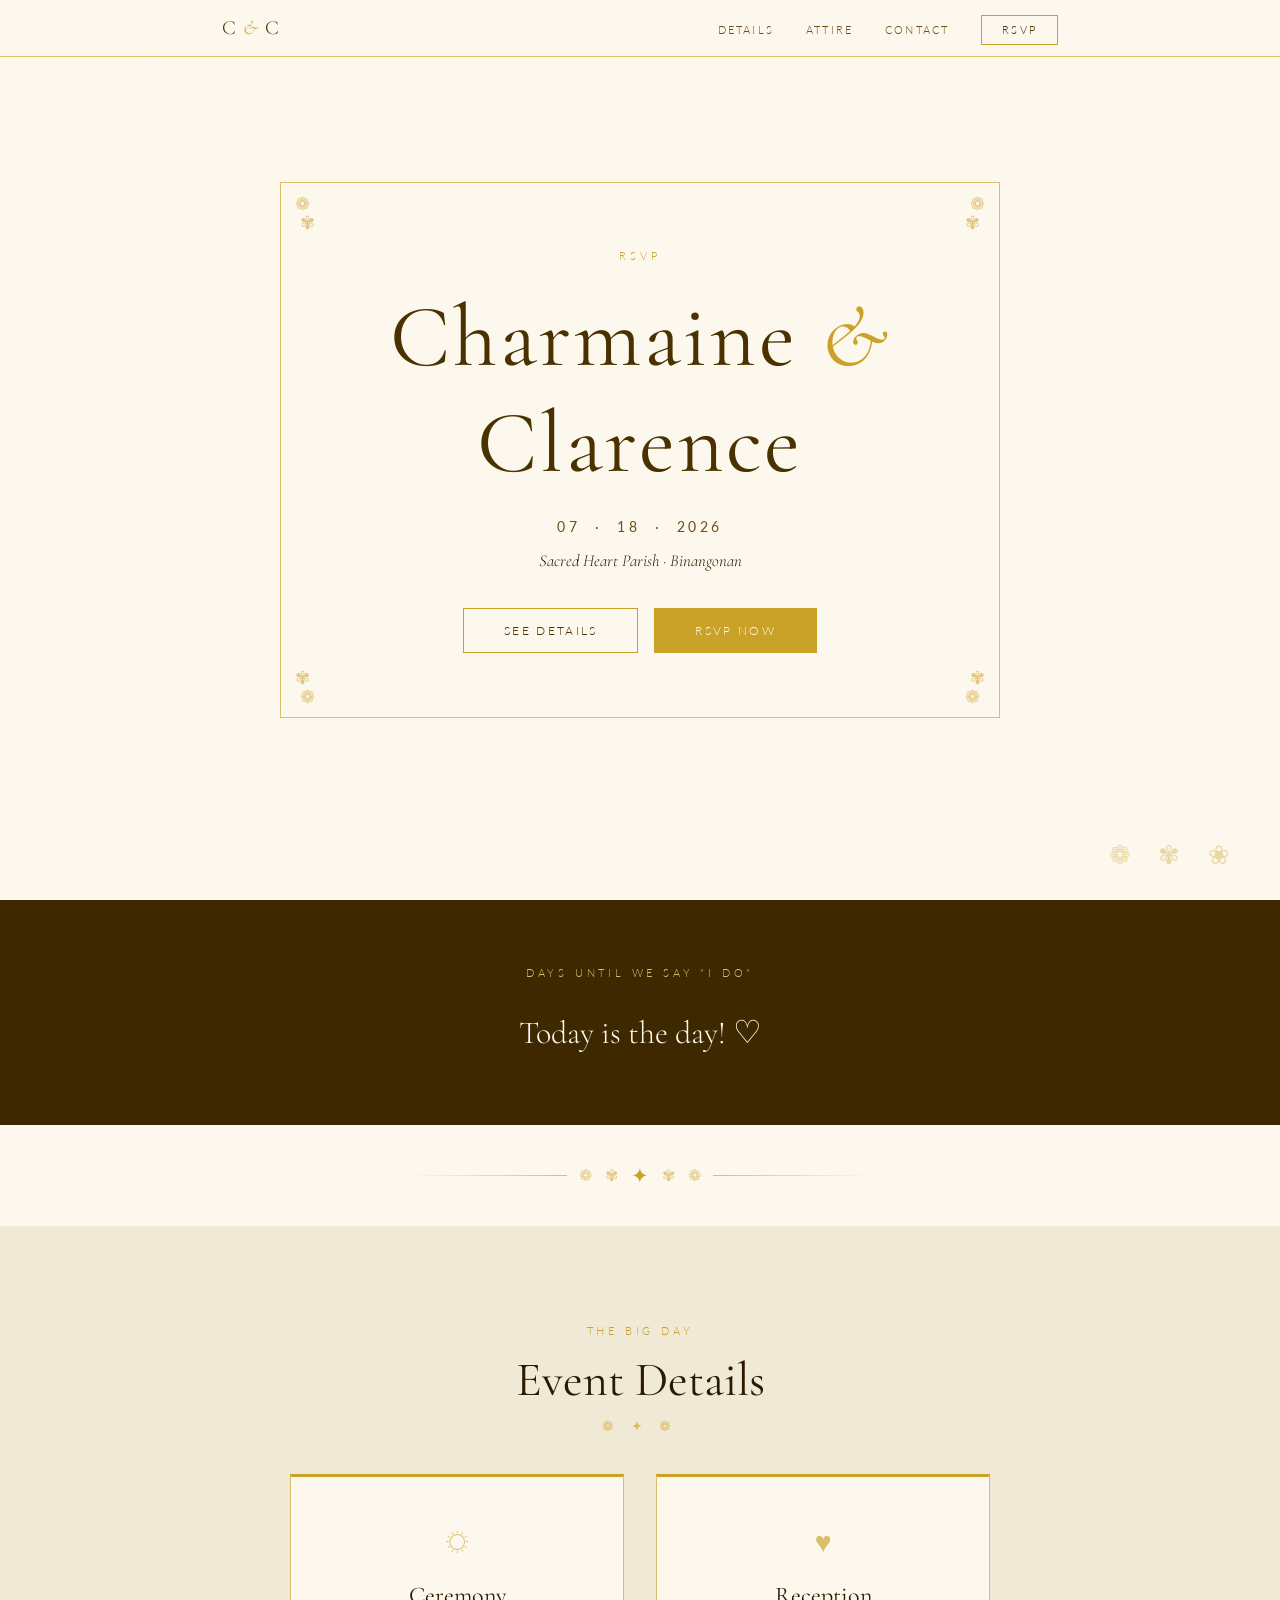
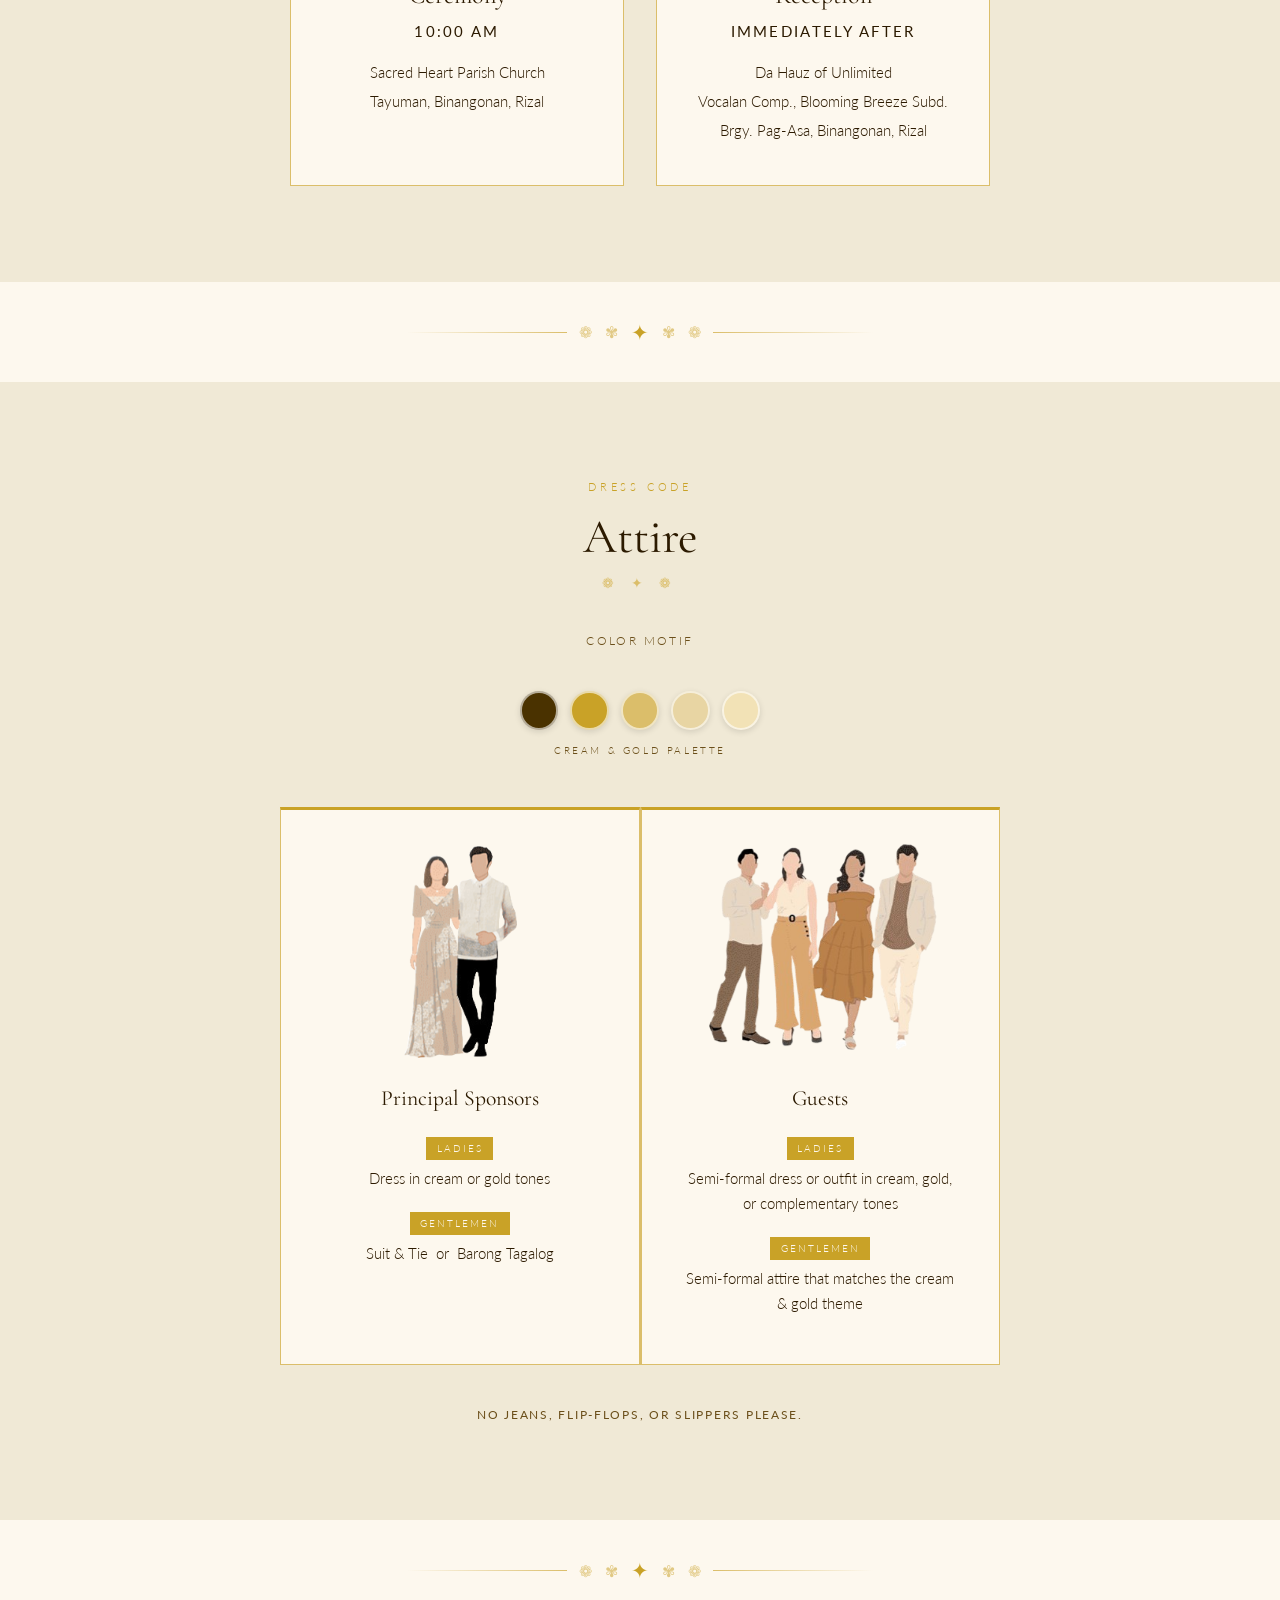
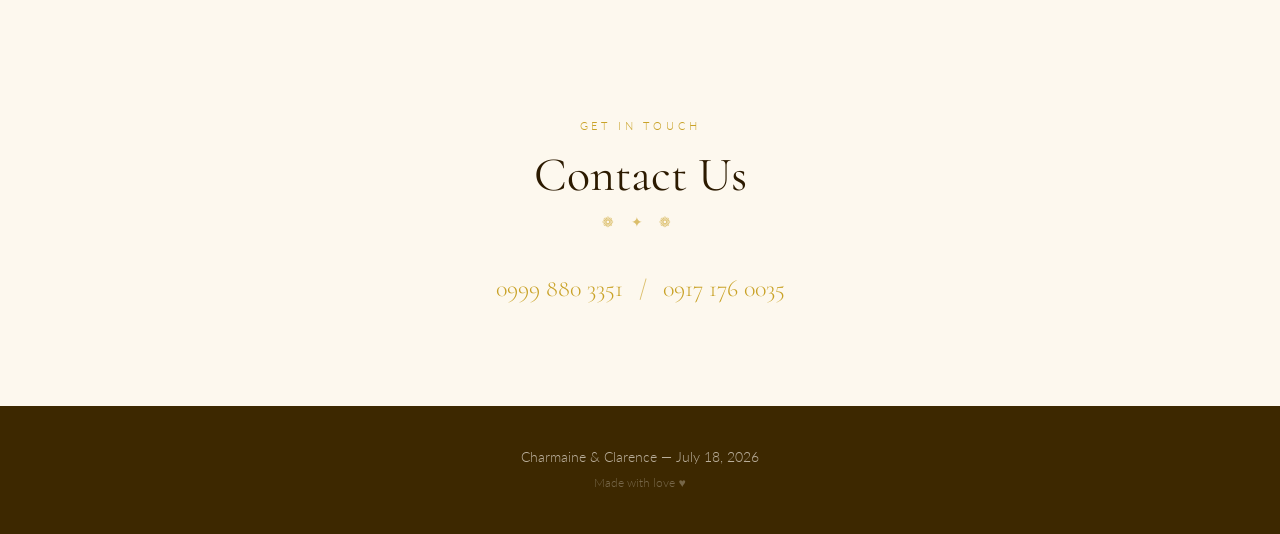
==== index.html @ a46f1f4f "Replace attire.jpg with Sponsor.png and Guests.png above each card Each illustration now sits above " ====
<!DOCTYPE html>
<html lang="en">
<head>
  <meta charset="UTF-8" />
  <meta name="viewport" content="width=device-width, initial-scale=1.0" />
  <title>Charmaine & Clarence — We're Getting Married!</title>
  <link rel="preconnect" href="https://fonts.googleapis.com" />
  <link rel="preconnect" href="https://fonts.gstatic.com" crossorigin />
  <link href="https://fonts.googleapis.com/css2?family=Cormorant+Garamond:ital,wght@0,300;0,400;1,300;1,400&family=Lato:wght@300;400&display=swap" rel="stylesheet" />
  <link rel="stylesheet" href="style.css" />
</head>
<body>

  <!-- Nav -->
  <nav class="site-nav" id="site-nav">
    <div class="nav-inner">
      <a href="#" class="nav-brand">C <span>&amp;</span> C</a>
      <button class="nav-toggle" id="nav-toggle" aria-label="Toggle menu">&#9776;</button>
      <ul class="nav-links" id="nav-links">
        <li><a href="#details">Details</a></li>
        <li><a href="#attire">Attire</a></li>
        <li><a href="#contact">Contact</a></li>
        <li><a href="https://docs.google.com/forms/d/e/1FAIpQLSeNHysrzV_JP0NcDS0GelpOqc-iPNbQK2i9TrztXYMc7dvvUQ/viewform" target="_blank" rel="noopener" class="nav-rsvp">RSVP</a></li>
      </ul>
    </div>
  </nav>

  <!-- Hero -->
  <section class="hero">
    <div class="hero-inner">
      <span class="hc hc-tl"></span>
      <span class="hc hc-tr"></span>
      <span class="hc hc-bl"></span>
      <span class="hc hc-br"></span>
      <p class="hero-eyebrow">RSVP</p>
      <h1>Charmaine <span>&amp;</span> Clarence</h1>
      <p class="hero-date">07 &nbsp;&middot;&nbsp; 18 &nbsp;&middot;&nbsp; 2026</p>
      <p class="hero-venue">Sacred Heart Parish &middot; Binangonan</p>
      <div class="hero-btns">
        <a href="#details" class="btn">See Details</a>
        <a href="https://docs.google.com/forms/d/e/1FAIpQLSeNHysrzV_JP0NcDS0GelpOqc-iPNbQK2i9TrztXYMc7dvvUQ/viewform" target="_blank" rel="noopener" class="btn btn-filled">RSVP Now</a>
      </div>
    </div>
  </section>

  <!-- Countdown -->
  <section class="countdown-section">
    <p class="section-label">Days Until We Say "I Do"</p>
    <div class="countdown" id="countdown">
      <div class="countdown-block"><span id="days">--</span><small>Days</small></div>
      <div class="countdown-sep">:</div>
      <div class="countdown-block"><span id="hours">--</span><small>Hours</small></div>
      <div class="countdown-sep">:</div>
      <div class="countdown-block"><span id="minutes">--</span><small>Minutes</small></div>
      <div class="countdown-sep">:</div>
      <div class="countdown-block"><span id="seconds">--</span><small>Seconds</small></div>
    </div>
  </section>

  <!-- Ornament -->
  <div class="divider-ornament"><span>❁</span><span>✾</span><span>✦</span><span>✾</span><span>❁</span></div>

  <!-- Details -->
  <section class="details" id="details">
    <p class="section-label">The Big Day</p>
    <h2>Event Details</h2>
    <div class="cards">

      <div class="card">
        <div class="card-icon">&#9788;</div>
        <h3>Ceremony</h3>
        <p class="card-time">10:00 AM</p>
        <p>Sacred Heart Parish Church<br />Tayuman, Binangonan, Rizal</p>
      </div>

      <div class="card">
        <div class="card-icon">&#9829;</div>
        <h3>Reception</h3>
        <p class="card-time">Immediately After</p>
        <p>Da Hauz of Unlimited<br />Vocalan Comp., Blooming Breeze Subd.<br />Brgy. Pag-Asa, Binangonan, Rizal</p>
      </div>

    </div>
  </section>

  <!-- Ornament -->
  <div class="divider-ornament"><span>❁</span><span>✾</span><span>✦</span><span>✾</span><span>❁</span></div>

  <!-- Attire -->
  <section class="attire" id="attire">
    <div class="attire-header">
      <p class="section-label">Dress Code</p>
      <h2>Attire</h2>
      <p class="attire-sub">Color Motif</p>
      <div class="color-swatches">
        <span class="swatch" style="background:#4a3200;" title="Deep Gold"></span>
        <span class="swatch" style="background:#c9a227;" title="Gold"></span>
        <span class="swatch" style="background:#dbbe6a;" title="Light Gold"></span>
        <span class="swatch" style="background:#e8d5a3;" title="Warm Cream"></span>
        <span class="swatch" style="background:#f2e2b6;" title="Light Cream"></span>
      </div>
      <p class="swatch-label">Cream &amp; Gold Palette</p>
    </div>

    <div class="attire-cols">

      <div class="attire-col">
        <img src="Sponsor.png" alt="Principal Sponsors attire" class="attire-col-img" />
        <h3>Principal Sponsors</h3>
        <div class="attire-role">
          <span class="role-tag">Ladies</span>
          <p>Dress in cream or gold tones</p>
        </div>
        <div class="attire-role">
          <span class="role-tag">Gentlemen</span>
          <p>Suit &amp; Tie &nbsp;or&nbsp; Barong Tagalog</p>
        </div>
      </div>

      <div class="attire-divider"></div>

      <div class="attire-col">
        <img src="Guests.png" alt="Guests attire" class="attire-col-img" />
        <h3>Guests</h3>
        <div class="attire-role">
          <span class="role-tag">Ladies</span>
          <p>Semi-formal dress or outfit in cream, gold, or complementary tones</p>
        </div>
        <div class="attire-role">
          <span class="role-tag">Gentlemen</span>
          <p>Semi-formal attire that matches the cream &amp; gold theme</p>
        </div>
      </div>

    </div>

    <p class="attire-note">No jeans, flip-flops, or slippers please.</p>
  </section>

  <!-- Ornament -->
  <div class="divider-ornament"><span>❁</span><span>✾</span><span>✦</span><span>✾</span><span>❁</span></div>

  <!-- Contact -->
  <section class="contact" id="contact">
    <p class="section-label">Get in Touch</p>
    <h2>Contact Us</h2>
    <div class="contact-numbers">
      <a href="tel:+639998803351">0999 880 3351</a>
      <span class="contact-sep">/</span>
      <a href="tel:+639171760035">0917 176 0035</a>
    </div>
  </section>

  <!-- Footer -->
  <footer>
    <p>Charmaine &amp; Clarence &mdash; July 18, 2026</p>
    <p class="footer-sub">Made with love &hearts;</p>
  </footer>

  <script src="script.js"></script>
</body>
</html>
---- style.css ----
/* === Reset & Base === */
*, *::before, *::after { box-sizing: border-box; margin: 0; padding: 0; }

:root {
  --cream:      #fdf8ee;
  --cream-deep: #f0e9d6;
  --gold:       #c9a227;
  --gold-light: #dbbe6a;
  --gold-dark:  #4a3200;
  --text:       #2c1a00;
  --text-soft:  #6b4f1a;
  --section-bg: #3d2800;
}

html { scroll-behavior: smooth; }

body {
  font-family: 'Lato', sans-serif;
  font-weight: 300;
  color: var(--text);
  background: var(--cream);
  line-height: 1.7;
}

h1, h2, h3 {
  font-family: 'Cormorant Garamond', serif;
  font-weight: 400;
  line-height: 1.2;
}

.section-label {
  font-size: 0.68rem;
  letter-spacing: 0.35em;
  text-transform: uppercase;
  color: var(--gold);
  margin-bottom: 0.75rem;
}

/* === Nav === */
.site-nav {
  position: fixed;
  top: 0;
  left: 0;
  right: 0;
  z-index: 100;
  background: rgba(253, 248, 238, 0.95);
  backdrop-filter: blur(6px);
  border-bottom: 1px solid var(--gold-light);
  transition: box-shadow 0.3s;
}

.site-nav.scrolled {
  box-shadow: 0 2px 16px rgba(74, 50, 0, 0.08);
}

.nav-inner {
  max-width: 900px;
  margin: 0 auto;
  padding: 0 2rem;
  height: 3.5rem;
  display: flex;
  align-items: center;
  justify-content: space-between;
}

.nav-brand {
  font-family: 'Cormorant Garamond', serif;
  font-size: 1.25rem;
  color: var(--gold-dark);
  text-decoration: none;
  letter-spacing: 0.05em;
}

.nav-brand span {
  font-style: italic;
  color: var(--gold);
}

.nav-links {
  display: flex;
  align-items: center;
  gap: 2rem;
  list-style: none;
}

.nav-links a {
  font-size: 0.68rem;
  letter-spacing: 0.2em;
  text-transform: uppercase;
  color: var(--text-soft);
  text-decoration: none;
  transition: color 0.2s;
}

.nav-links a:hover { color: var(--gold-dark); }

.nav-rsvp {
  padding: 0.45rem 1.25rem !important;
  border: 1px solid var(--gold) !important;
  color: var(--gold-dark) !important;
  transition: background 0.3s, color 0.3s !important;
}

.nav-rsvp:hover {
  background: var(--gold) !important;
  color: var(--cream) !important;
}

.nav-toggle {
  display: none;
  background: none;
  border: none;
  font-size: 1.4rem;
  color: var(--gold-dark);
  cursor: pointer;
  line-height: 1;
}

/* === Hero === */
.hero {
  min-height: 100vh;
  padding-top: 3.5rem;
  display: flex;
  align-items: center;
  justify-content: center;
  text-align: center;
  background: var(--cream);
  padding: 4rem 2rem;
  position: relative;
}

/* Corner floral decorations */
.hero::before,
.hero::after {
  content: '❁ ✾ ❀';
  position: absolute;
  font-size: 1.6rem;
  color: var(--gold-light);
  opacity: 0.55;
  line-height: 1;
  letter-spacing: 0.4em;
}
.hero::before { top: 2rem; left: 2.5rem; }
.hero::after  { bottom: 2rem; right: 2.5rem; }

.hero-inner {
  border: 1px solid var(--gold-light);
  padding: 4rem 5rem;
  max-width: 720px;
  width: 100%;
  position: relative;
}

/* Inner corner accents via spans */
.hc {
  position: absolute;
  font-size: 1.1rem;
  color: var(--gold-light);
  opacity: 0.85;
  line-height: 1;
  pointer-events: none;
}
.hc::before, .hc::after { display: block; line-height: 1.1; }

.hc-tl { top: 0.7rem; left: 0.9rem; text-align: left; }
.hc-tl::before { content: '❁'; }
.hc-tl::after  { content: '✾'; margin-left: 0.3rem; }

.hc-tr { top: 0.7rem; right: 0.9rem; text-align: right; }
.hc-tr::before { content: '❁'; }
.hc-tr::after  { content: '✾'; margin-right: 0.3rem; }

.hc-bl { bottom: 0.7rem; left: 0.9rem; text-align: left; }
.hc-bl::before { content: '✾'; }
.hc-bl::after  { content: '❁'; margin-left: 0.3rem; }

.hc-br { bottom: 0.7rem; right: 0.9rem; text-align: right; }
.hc-br::before { content: '✾'; }
.hc-br::after  { content: '❁'; margin-right: 0.3rem; }

.hero-eyebrow {
  font-family: 'Lato', sans-serif;
  font-size: 0.68rem;
  letter-spacing: 0.35em;
  text-transform: uppercase;
  color: var(--gold);
  margin-bottom: 1.25rem;
}

.hero h1 {
  font-size: clamp(2.8rem, 8vw, 5.5rem);
  font-weight: 400;
  color: var(--gold-dark);
  letter-spacing: 0.03em;
  margin-bottom: 1.25rem;
}

.hero h1 span {
  font-style: italic;
  color: var(--gold);
}

.hero-date {
  font-family: 'Lato', sans-serif;
  font-size: 0.85rem;
  letter-spacing: 0.25em;
  color: var(--text-soft);
  font-weight: 400;
  margin-bottom: 0.5rem;
}

.hero-venue {
  font-family: 'Cormorant Garamond', serif;
  font-style: italic;
  font-size: 1.05rem;
  color: var(--text);
  margin-bottom: 2rem;
}

.btn {
  display: inline-block;
  padding: 0.75rem 2.5rem;
  border: 1px solid var(--gold);
  color: var(--gold-dark);
  text-decoration: none;
  font-size: 0.72rem;
  letter-spacing: 0.2em;
  text-transform: uppercase;
  transition: background 0.3s, color 0.3s;
  background: transparent;
  cursor: pointer;
}

.btn:hover {
  background: var(--gold);
  color: var(--cream);
}

.btn-filled {
  background: var(--gold);
  color: var(--cream);
}

.btn-filled:hover {
  background: var(--gold-dark);
  border-color: var(--gold-dark);
}

.hero-btns {
  display: flex;
  justify-content: center;
  gap: 1rem;
  flex-wrap: wrap;
}

/* === Countdown === */
.countdown-section {
  background: var(--section-bg);
  color: var(--cream);
  text-align: center;
  padding: 4rem 2rem;
}

.countdown-section .section-label { color: var(--gold-light); }

.countdown {
  display: flex;
  justify-content: center;
  align-items: center;
  gap: 0.5rem;
  flex-wrap: wrap;
  margin-top: 1.5rem;
}

.countdown-block {
  display: flex;
  flex-direction: column;
  align-items: center;
  min-width: 90px;
}

.countdown-block span {
  font-family: 'Cormorant Garamond', serif;
  font-size: clamp(2.5rem, 6vw, 4rem);
  font-weight: 300;
  line-height: 1;
  color: var(--gold-light);
}

.countdown-block small {
  font-size: 0.62rem;
  letter-spacing: 0.2em;
  text-transform: uppercase;
  color: rgba(247,242,227,0.5);
  margin-top: 0.4rem;
}

.countdown-sep {
  font-family: 'Cormorant Garamond', serif;
  font-size: 2.5rem;
  color: rgba(247,242,227,0.3);
  line-height: 1;
  padding-bottom: 1.2rem;
}

/* === Details === */
.details {
  padding: 6rem 2rem;
  background: var(--cream-deep);
  text-align: center;
}

.details h2,
.attire h2,
.contact h2 {
  font-size: clamp(2rem, 4vw, 3rem);
  color: var(--text);
  margin-bottom: 0.6rem;
}

.details h2::after,
.attire h2::after,
.contact h2::after {
  content: '❁ ✦ ❁';
  display: block;
  font-size: 0.85rem;
  color: var(--gold-light);
  letter-spacing: 0.5em;
  margin-top: 0.6rem;
  margin-bottom: 2.4rem;
}

.cards {
  display: grid;
  grid-template-columns: repeat(auto-fit, minmax(260px, 1fr));
  gap: 2rem;
  max-width: 700px;
  margin: 0 auto;
}

.card {
  background: var(--cream);
  padding: 2.5rem 2rem;
  border: 1px solid var(--gold-light);
  border-top: 3px solid var(--gold);
}

.card-icon {
  font-size: 1.8rem;
  color: var(--gold-light);
  margin-bottom: 1rem;
}

.card h3 {
  font-size: 1.5rem;
  color: var(--text);
  margin-bottom: 0.4rem;
}

.card-time {
  font-size: 0.75rem;
  letter-spacing: 0.15em;
  color: var(--gold);
  font-weight: 400;
  text-transform: uppercase;
  margin-bottom: 0.75rem;
}

.card p { font-size: 0.95rem; line-height: 1.9; color: var(--text); }

/* === Divider === */
.divider-ornament {
  display: flex;
  align-items: center;
  justify-content: center;
  gap: 0.8rem;
  padding: 2.5rem 3rem;
  background: var(--cream);
  color: var(--gold-light);
}

.divider-ornament::before,
.divider-ornament::after {
  content: '';
  flex: 1;
  max-width: 160px;
  height: 1px;
  background: linear-gradient(to right, transparent, var(--gold-light));
}

.divider-ornament::after {
  background: linear-gradient(to left, transparent, var(--gold-light));
}

.divider-ornament span {
  font-size: 1rem;
  line-height: 1;
  opacity: 0.8;
  transition: opacity 0.2s;
}

.divider-ornament span:nth-child(3) {
  font-size: 1.3rem;
  opacity: 1;
  color: var(--gold);
}

/* === Attire === */
.attire {
  padding: 6rem 2rem;
  background: var(--cream-deep);
  text-align: center;
}

.attire-header {
  text-align: center;
  margin-bottom: 2.5rem;
}

.attire-col-img {
  display: block;
  max-height: 220px;
  width: auto;
  margin: 0 auto 1.5rem;
  object-fit: contain;
}

.attire-sub {
  font-size: 0.75rem;
  letter-spacing: 0.2em;
  text-transform: uppercase;
  color: var(--text-soft);
  margin-bottom: 2.5rem;
}

.color-swatches {
  display: flex;
  justify-content: center;
  gap: 0.75rem;
  margin-bottom: 0.75rem;
}

.swatch {
  width: 2.4rem;
  height: 2.4rem;
  border-radius: 50%;
  display: inline-block;
  border: 2px solid rgba(255,255,255,0.6);
  box-shadow: 0 2px 6px rgba(0,0,0,0.12);
}

.swatch-label {
  font-size: 0.65rem;
  letter-spacing: 0.25em;
  text-transform: uppercase;
  color: var(--text-soft);
  margin-bottom: 3rem;
}

.attire-img {
  display: block;
  width: 320px;
  height: auto;
  border-radius: 6px;
  border: 2px solid var(--gold);
  margin: 0 auto 3rem;
}

.attire-cols {
  display: flex;
  justify-content: center;
  align-items: stretch;
  gap: 0;
  max-width: 720px;
  margin: 0 auto 2.5rem;
  flex-wrap: wrap;
}

.attire-col {
  flex: 1;
  min-width: 240px;
  padding: 2rem 2.5rem;
  background: var(--cream);
  border: 1px solid var(--gold-light);
  border-top: 3px solid var(--gold);
}

.attire-col h3 {
  font-size: 1.35rem;
  color: var(--text);
  margin-bottom: 1.25rem;
}

.attire-role {
  margin-bottom: 1rem;
}

.role-tag {
  display: inline-block;
  font-size: 0.62rem;
  letter-spacing: 0.2em;
  text-transform: uppercase;
  color: var(--cream);
  background: var(--gold);
  padding: 0.2rem 0.65rem;
  margin-bottom: 0.35rem;
}

.attire-role p {
  font-size: 0.92rem;
  color: var(--text);
  line-height: 1.7;
}

.attire-divider {
  width: 1px;
  background: var(--gold-light);
  align-self: stretch;
}

.attire-note {
  font-size: 0.72rem;
  letter-spacing: 0.15em;
  text-transform: uppercase;
  color: var(--text-soft);
  font-weight: 400;
}

/* === Contact === */
.contact {
  padding: 6rem 2rem;
  background: var(--cream);
  text-align: center;
}


.contact-numbers {
  display: flex;
  justify-content: center;
  align-items: center;
  gap: 1rem;
  flex-wrap: wrap;
  font-family: 'Cormorant Garamond', serif;
  font-size: 1.5rem;
}

.contact-numbers a {
  color: var(--gold);
  text-decoration: none;
  transition: color 0.2s;
}

.contact-numbers a:hover { color: var(--gold-dark); }

.contact-sep { color: var(--gold-light); }

/* === Footer === */
footer {
  background: var(--section-bg);
  color: rgba(253,248,238,0.65);
  text-align: center;
  padding: 2.5rem 1rem;
  font-size: 0.85rem;
}

footer p + p { margin-top: 0.25rem; }
.footer-sub { color: rgba(253,248,238,0.3); font-size: 0.75rem; }

/* === Responsive === */
@media (max-width: 600px) {
  .hero-inner { padding: 3rem 1.5rem; }
  .cards { grid-template-columns: 1fr; }
  .contact-numbers { flex-direction: column; gap: 0.5rem; }
  .attire-cols { flex-direction: column; }
  .attire-divider { width: 100%; height: 1px; align-self: auto; }
  .attire-col { min-width: unset; width: 100%; }

  .nav-toggle { display: block; }

  .nav-links {
    display: none;
    position: absolute;
    top: 3.5rem;
    left: 0;
    right: 0;
    background: rgba(253, 248, 238, 0.98);
    flex-direction: column;
    gap: 0;
    border-bottom: 1px solid var(--gold-light);
    padding: 0.5rem 0;
  }

  .nav-links.open { display: flex; }

  .nav-links li { width: 100%; text-align: center; }

  .nav-links a {
    display: block;
    padding: 0.85rem 2rem;
  }

  .nav-rsvp {
    margin: 0.5rem auto !important;
    display: inline-block !important;
    width: auto !important;
  }
}
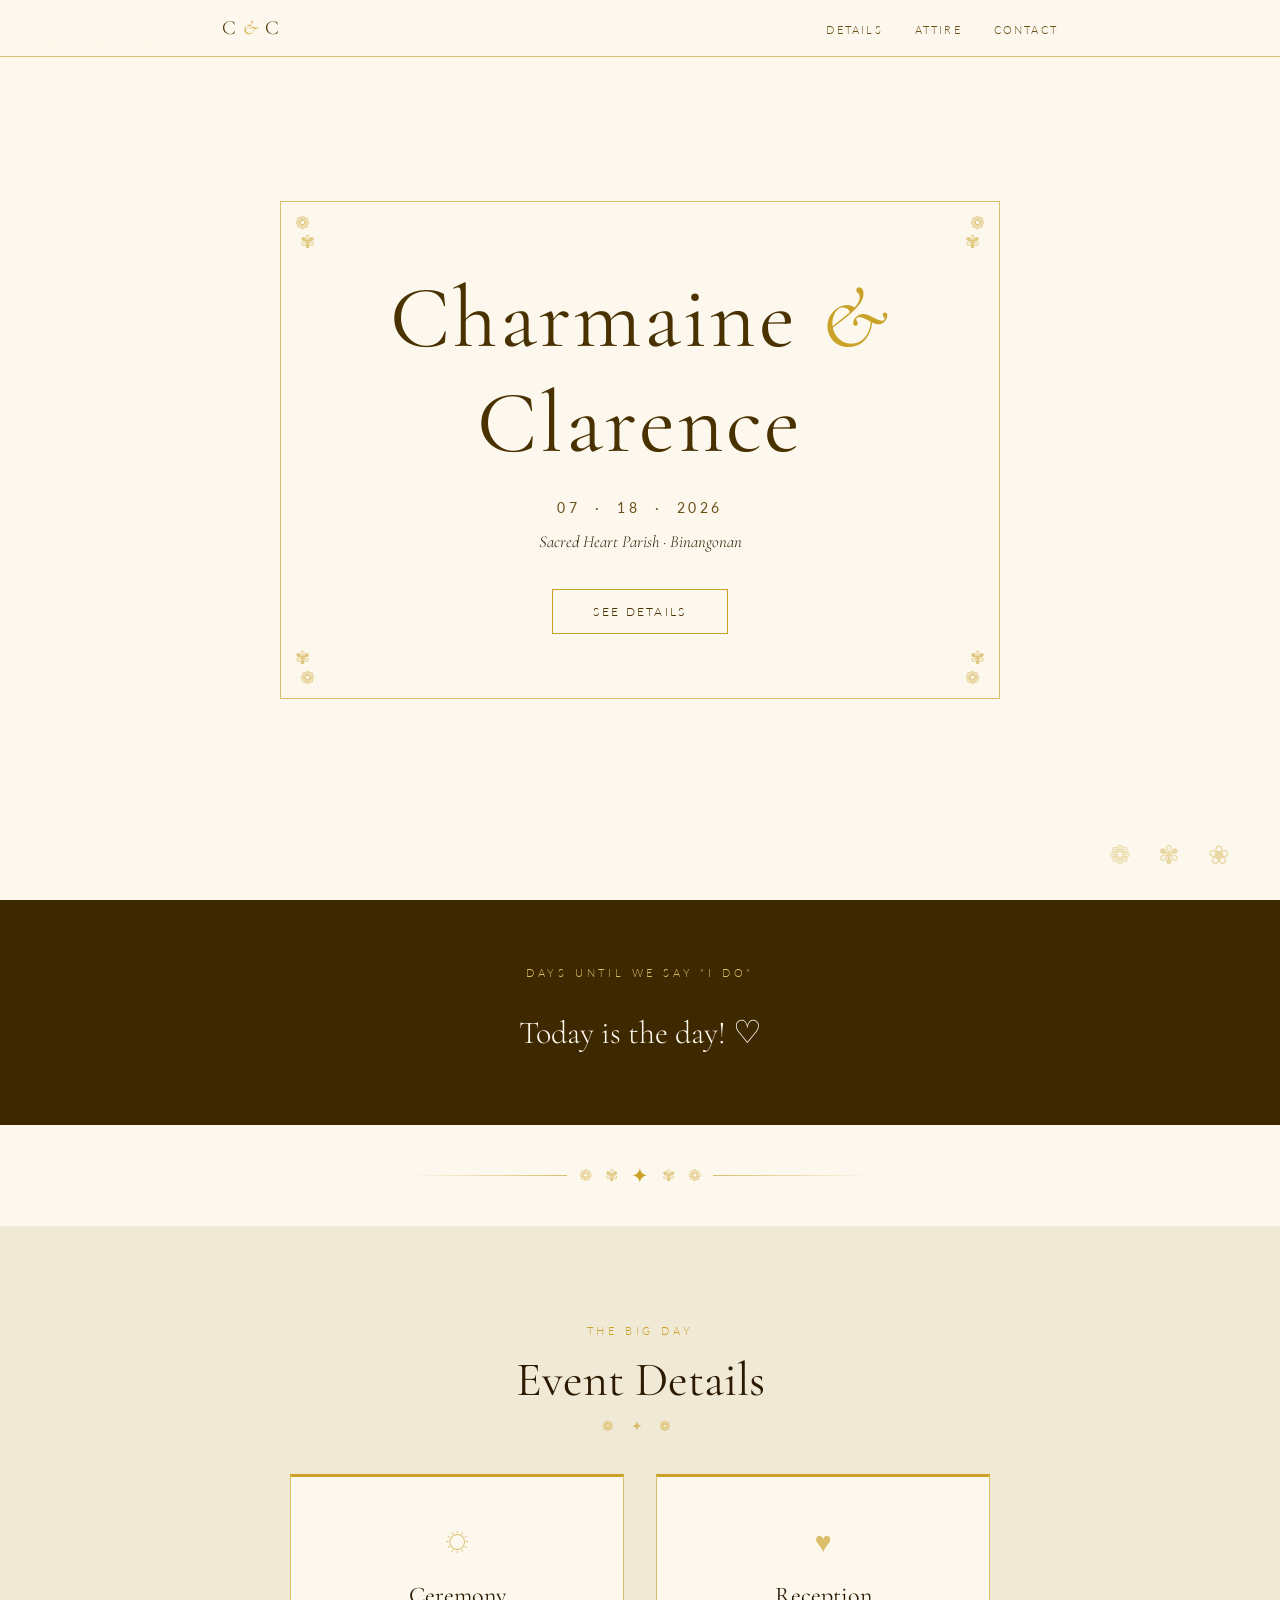
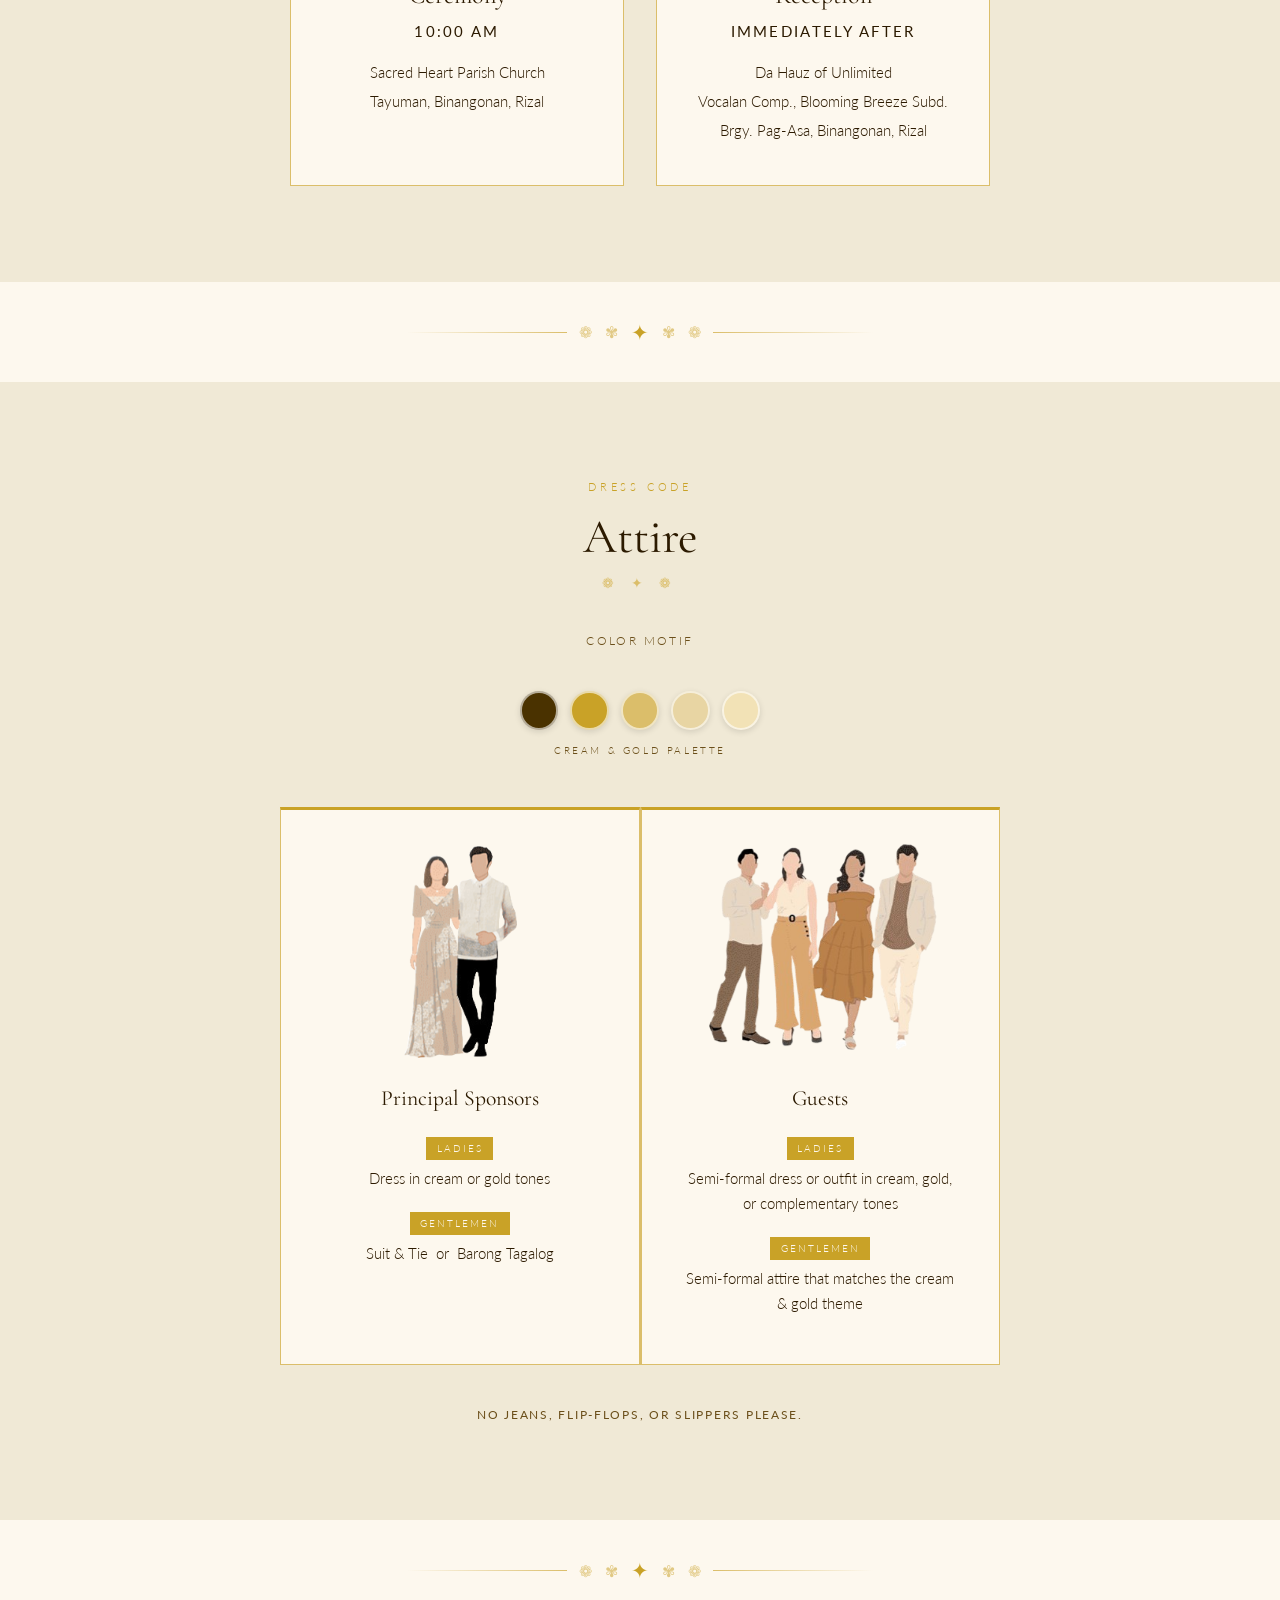
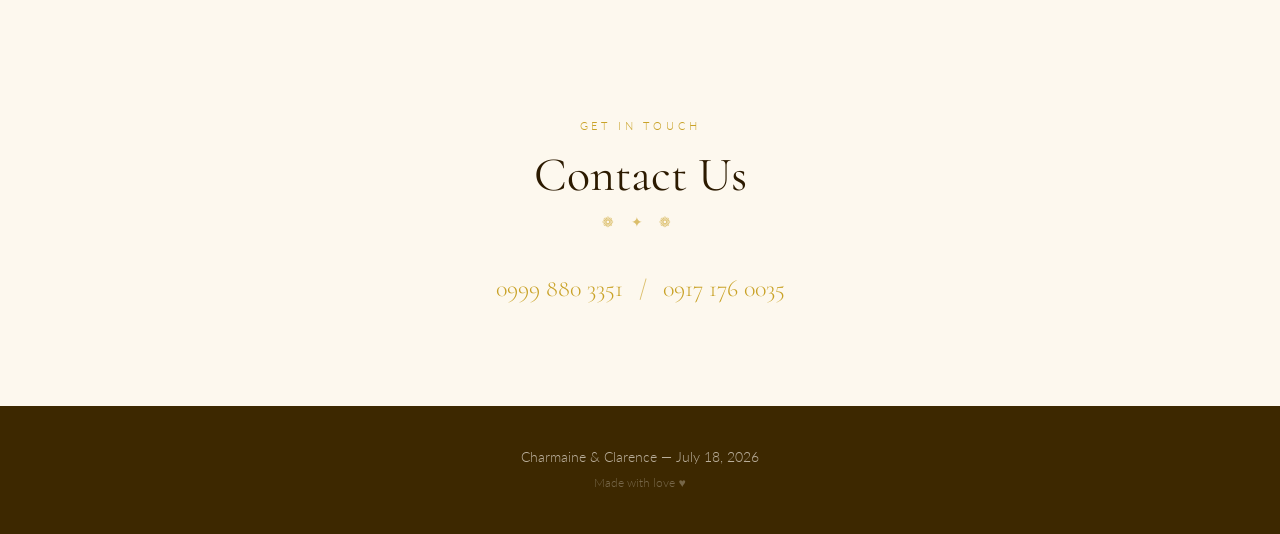
==== commit f6ae2bf6: "Remove RSVP button from nav, hero eyebrow, and hero buttons https://claude.ai/code/session_01Wx2iVBN" ====
--- a/index.html
+++ b/index.html
@@ -20,7 +20,6 @@
         <li><a href="#details">Details</a></li>
         <li><a href="#attire">Attire</a></li>
         <li><a href="#contact">Contact</a></li>
-        <li><a href="https://docs.google.com/forms/d/e/1FAIpQLSeNHysrzV_JP0NcDS0GelpOqc-iPNbQK2i9TrztXYMc7dvvUQ/viewform" target="_blank" rel="noopener" class="nav-rsvp">RSVP</a></li>
       </ul>
     </div>
   </nav>
@@ -32,13 +31,11 @@
       <span class="hc hc-tr"></span>
       <span class="hc hc-bl"></span>
       <span class="hc hc-br"></span>
-      <p class="hero-eyebrow">RSVP</p>
       <h1>Charmaine <span>&amp;</span> Clarence</h1>
       <p class="hero-date">07 &nbsp;&middot;&nbsp; 18 &nbsp;&middot;&nbsp; 2026</p>
       <p class="hero-venue">Sacred Heart Parish &middot; Binangonan</p>
       <div class="hero-btns">
         <a href="#details" class="btn">See Details</a>
-        <a href="https://docs.google.com/forms/d/e/1FAIpQLSeNHysrzV_JP0NcDS0GelpOqc-iPNbQK2i9TrztXYMc7dvvUQ/viewform" target="_blank" rel="noopener" class="btn btn-filled">RSVP Now</a>
       </div>
     </div>
   </section>
--- a/style.css
+++ b/style.css
@@ -93,18 +93,6 @@
 }
 
 .nav-links a:hover { color: var(--gold-dark); }
-
-.nav-rsvp {
-  padding: 0.45rem 1.25rem !important;
-  border: 1px solid var(--gold) !important;
-  color: var(--gold-dark) !important;
-  transition: background 0.3s, color 0.3s !important;
-}
-
-.nav-rsvp:hover {
-  background: var(--gold) !important;
-  color: var(--cream) !important;
-}
 
 .nav-toggle {
   display: none;
@@ -599,9 +587,4 @@
     padding: 0.85rem 2rem;
   }
 
-  .nav-rsvp {
-    margin: 0.5rem auto !important;
-    display: inline-block !important;
-    width: auto !important;
-  }
-}
+}
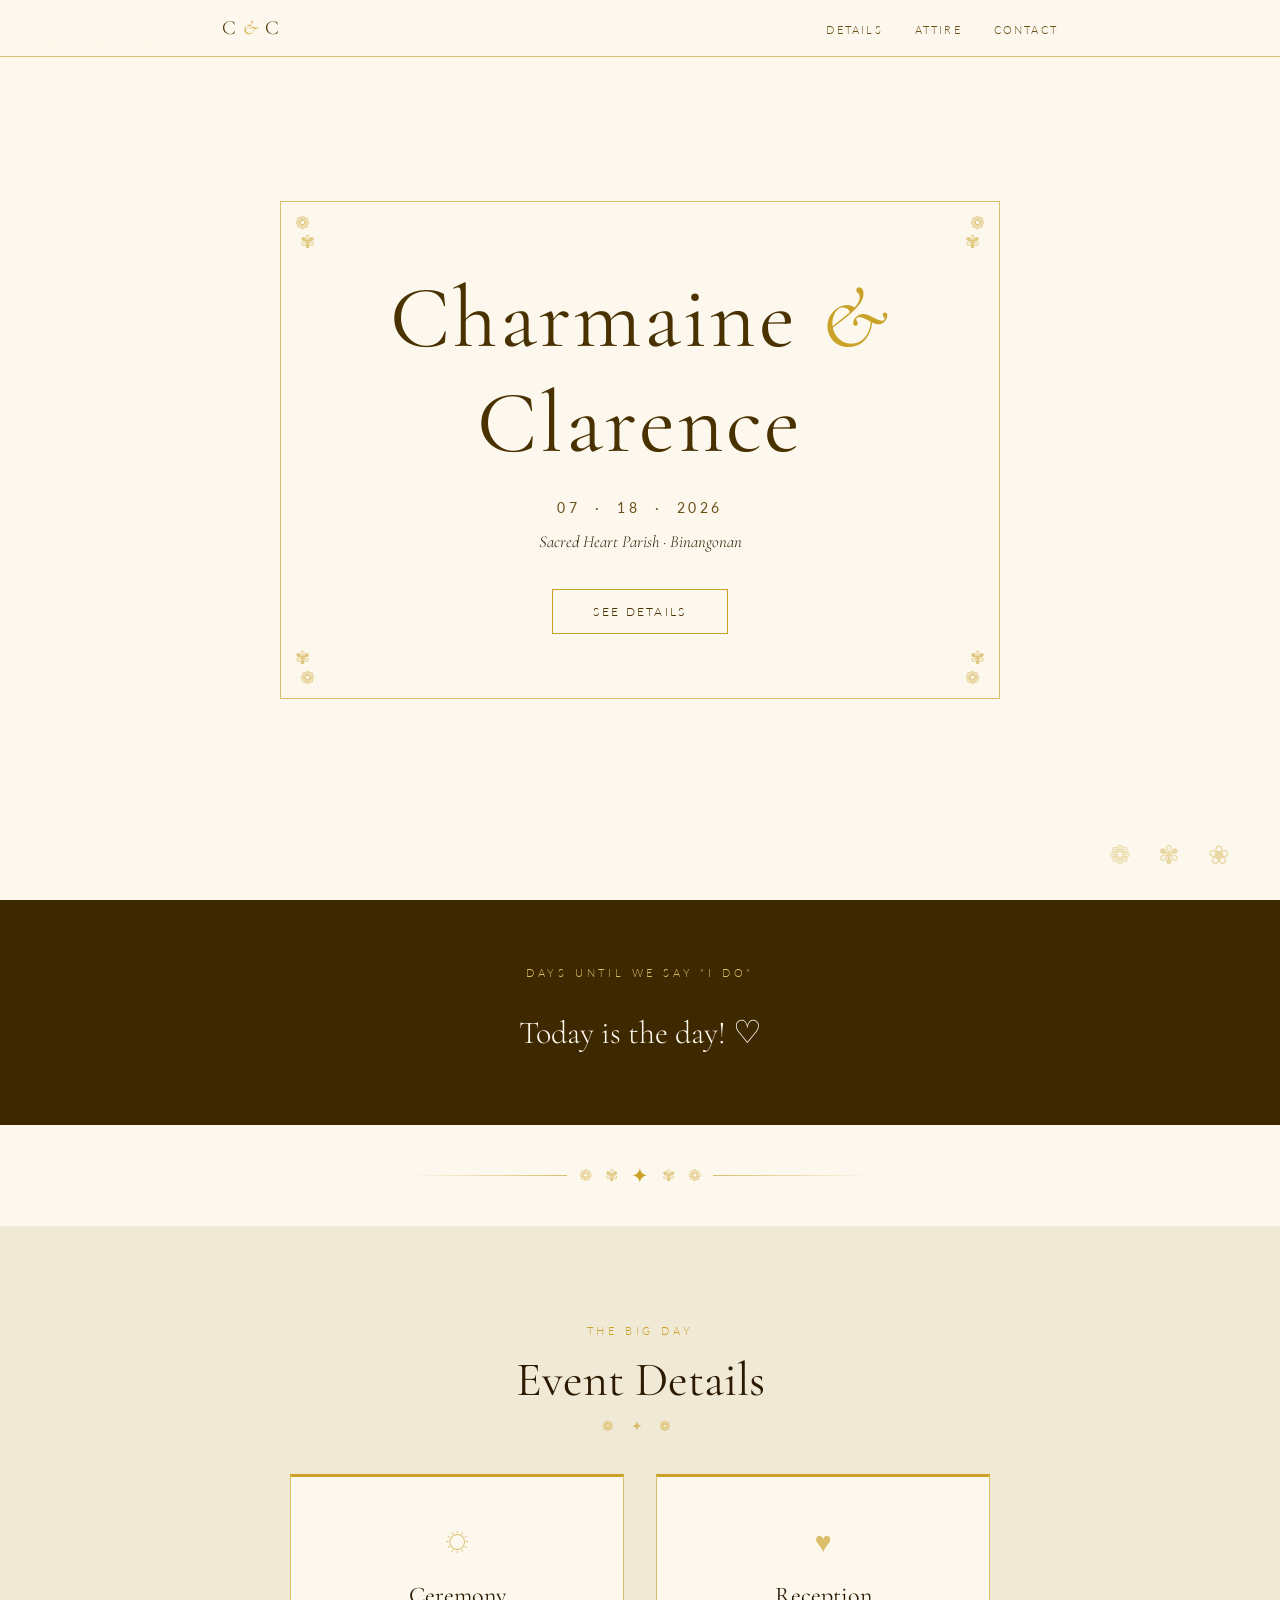
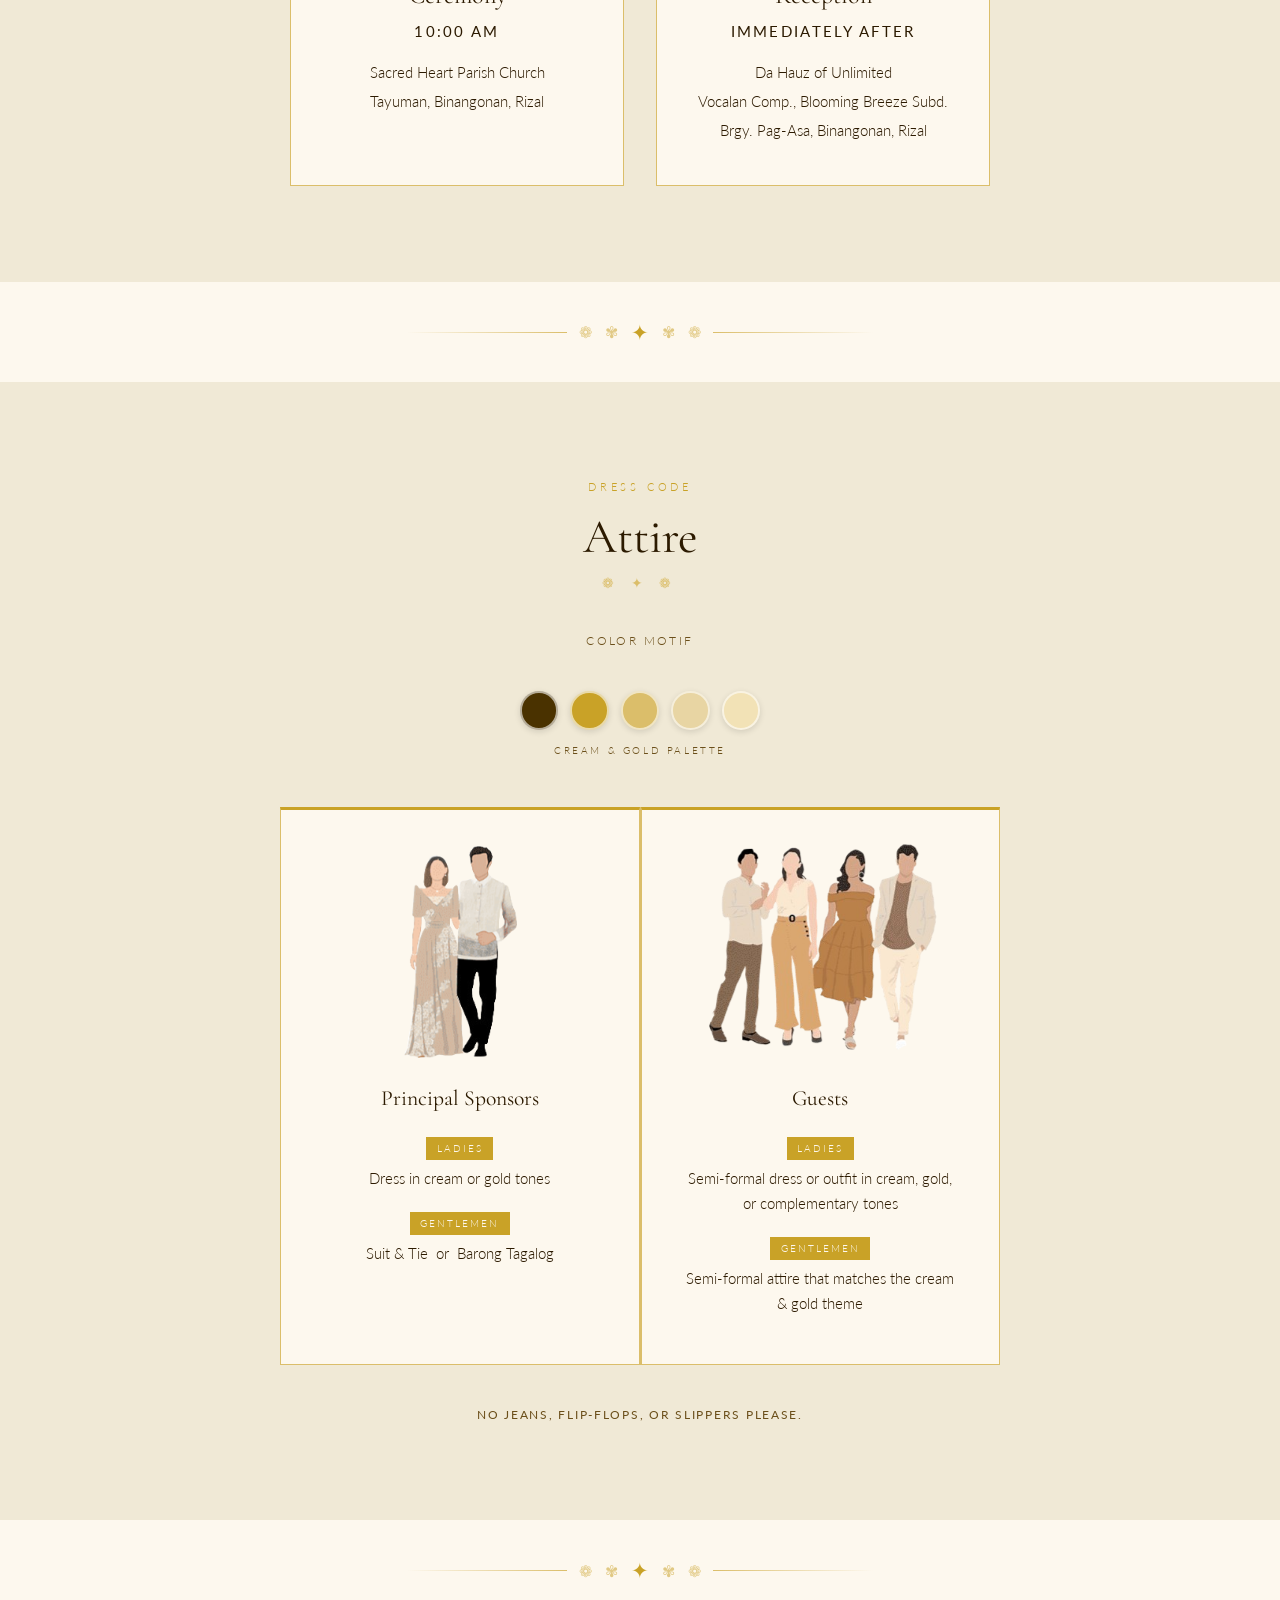
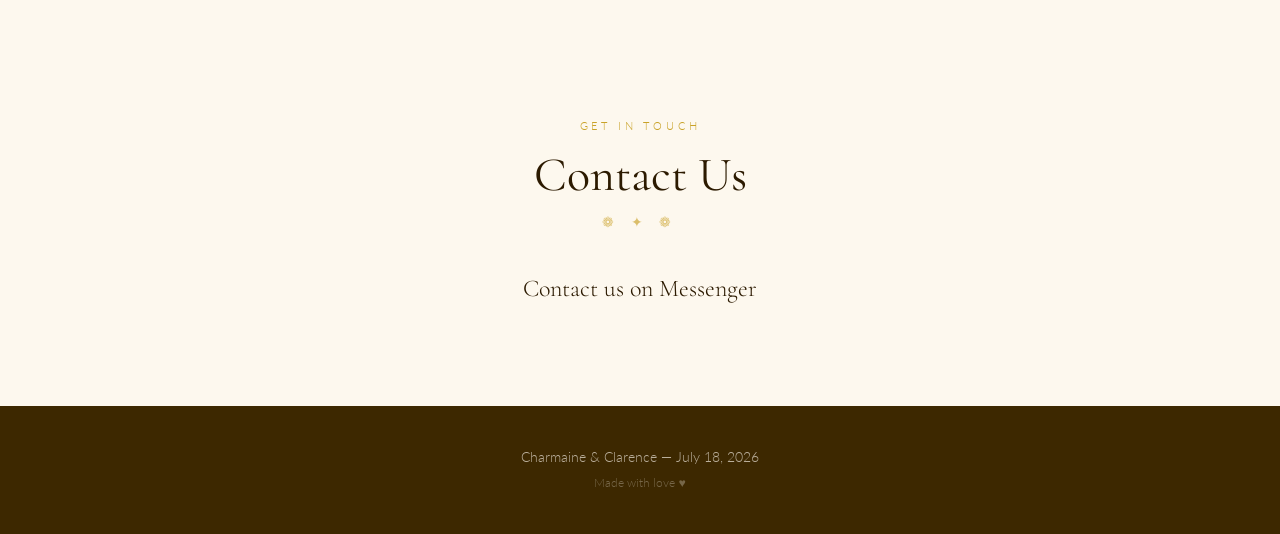
==== commit b1abf96c: "Replace mobile numbers with Messenger contact message in contact section https://claude.ai/code/sess" ====
--- a/index.html
+++ b/index.html
@@ -142,9 +142,7 @@
     <p class="section-label">Get in Touch</p>
     <h2>Contact Us</h2>
     <div class="contact-numbers">
-      <a href="tel:+639998803351">0999 880 3351</a>
-      <span class="contact-sep">/</span>
-      <a href="tel:+639171760035">0917 176 0035</a>
+      <p>Contact us on Messenger</p>
     </div>
   </section>
 
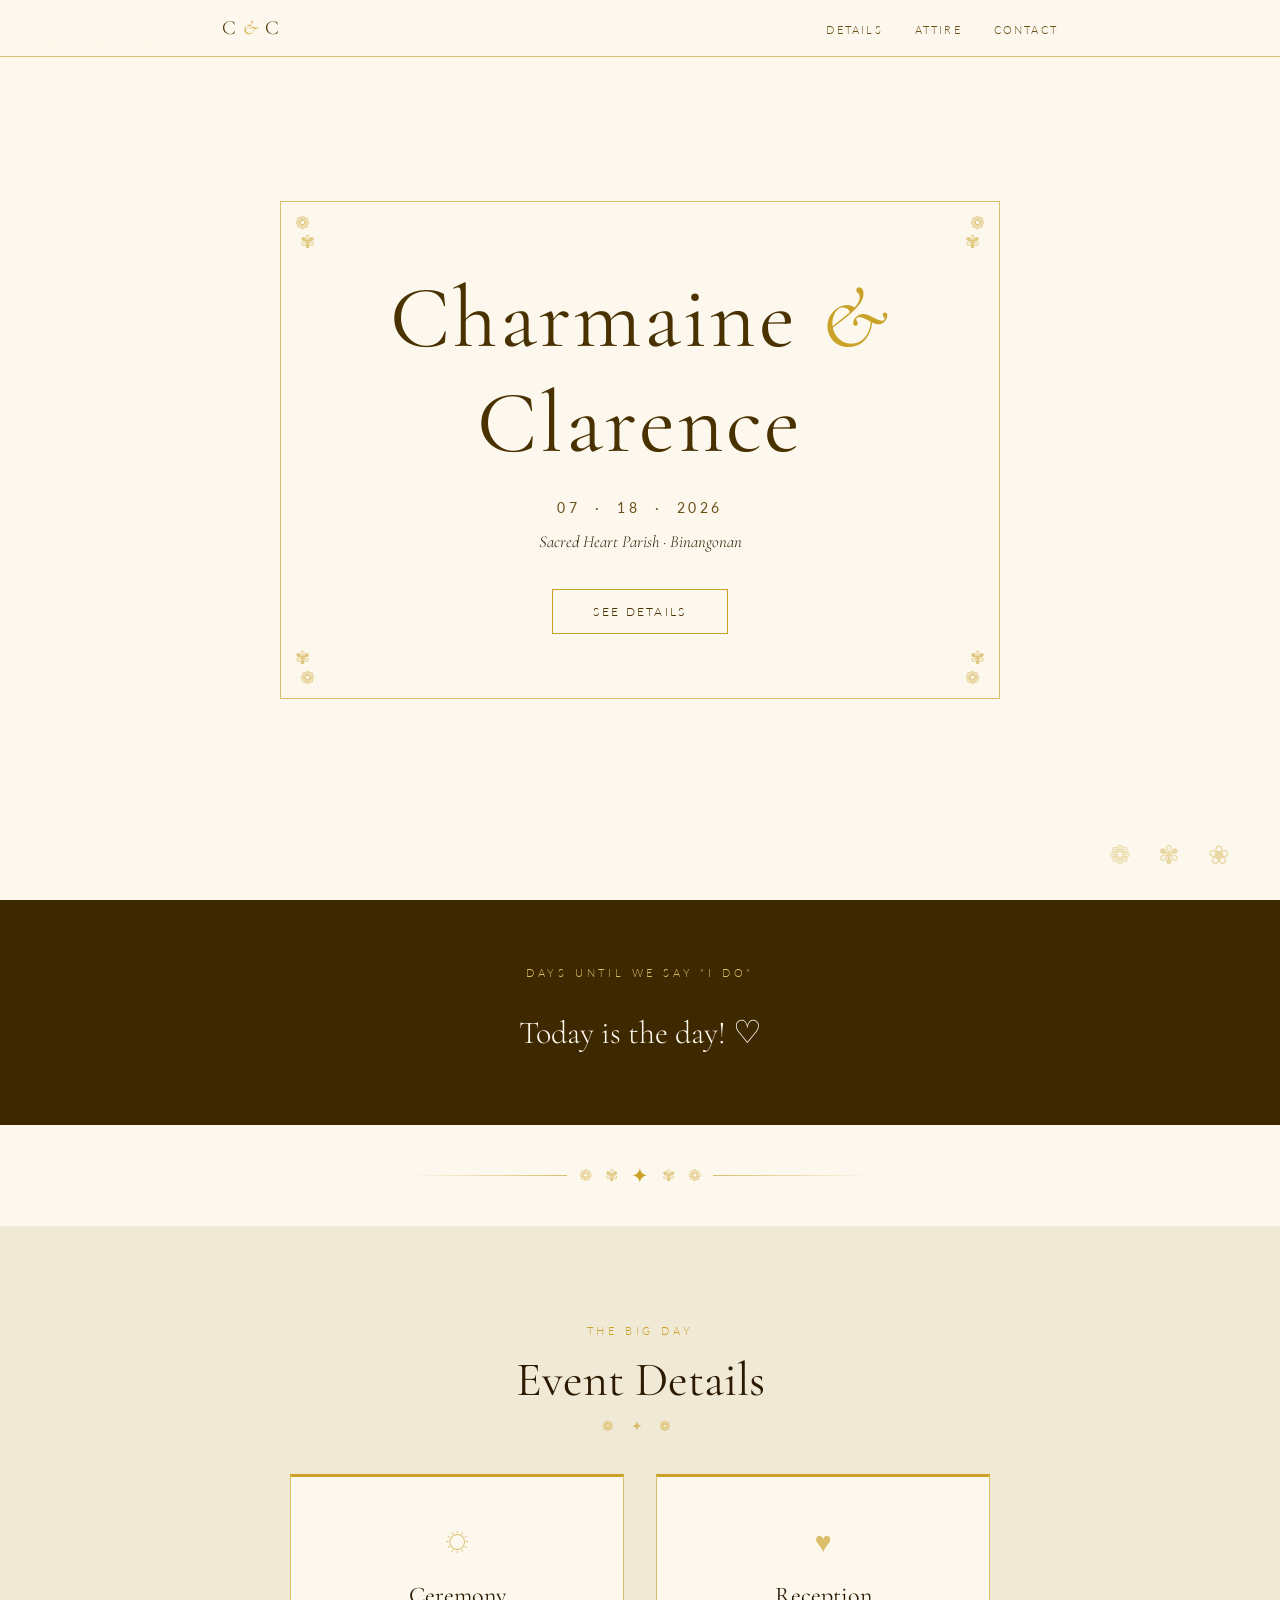
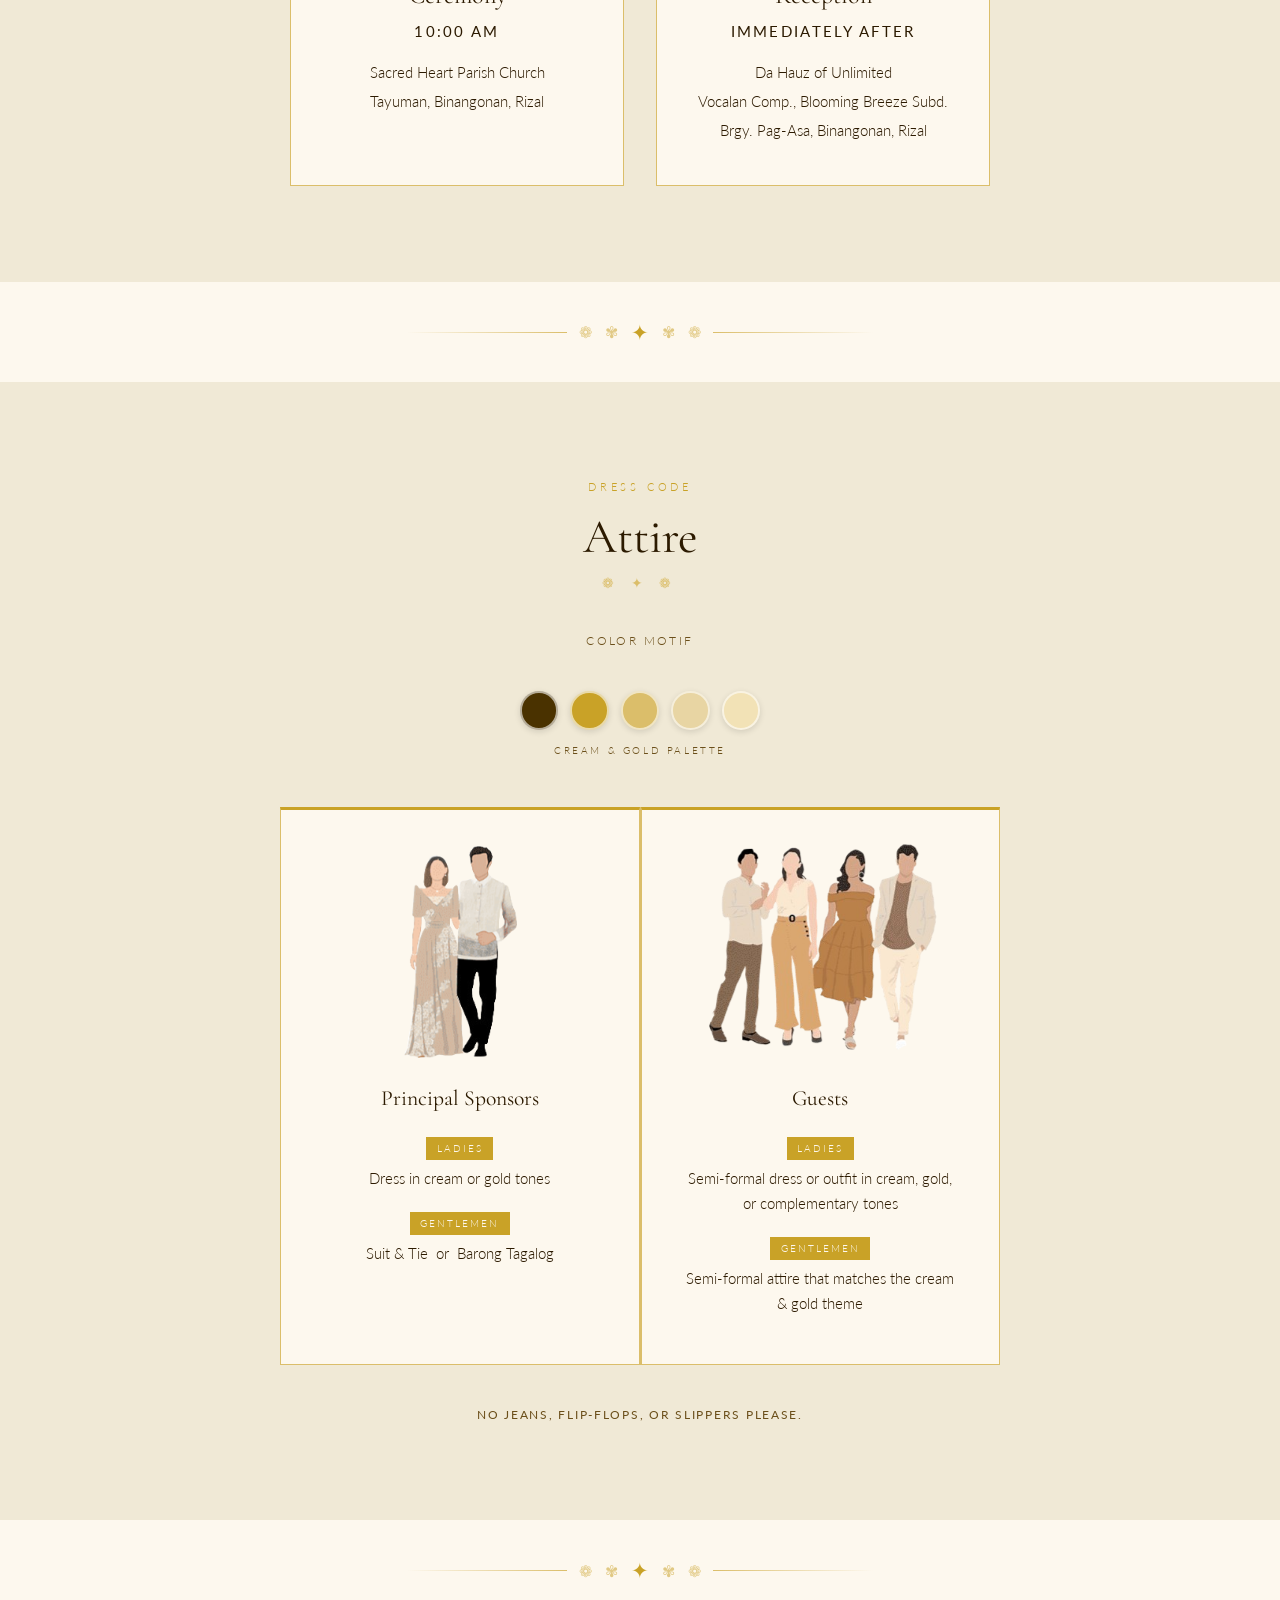
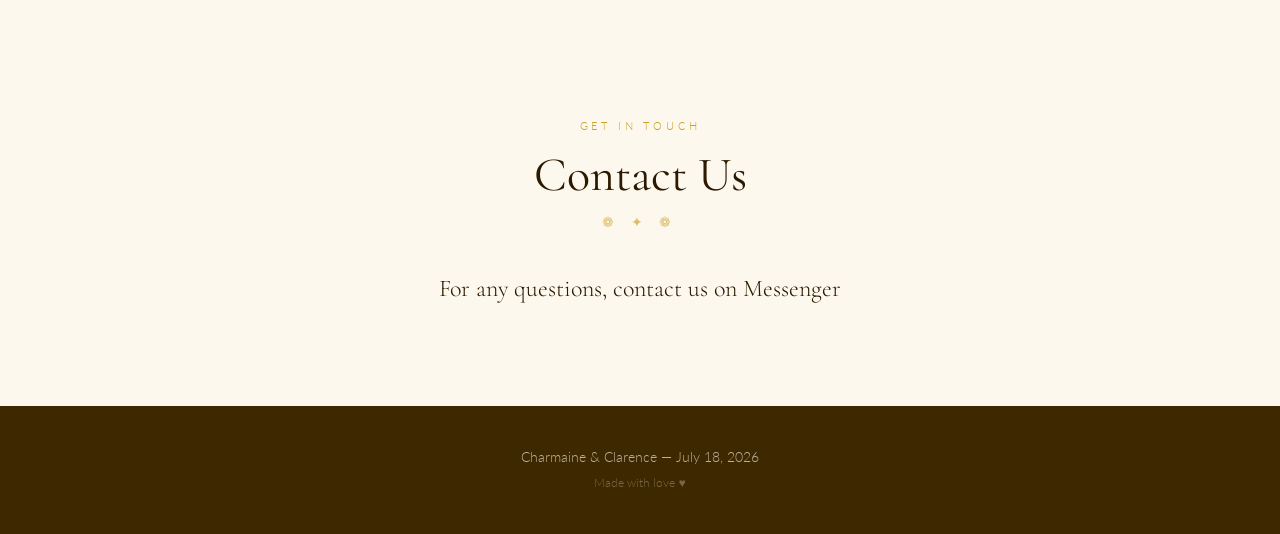
==== commit 907dc0de: "Update index.html" ====
--- a/index.html
+++ b/index.html
@@ -142,7 +142,7 @@
     <p class="section-label">Get in Touch</p>
     <h2>Contact Us</h2>
     <div class="contact-numbers">
-      <p>Contact us on Messenger</p>
+      <p>For any questions, contact us on Messenger</p>
     </div>
   </section>
 
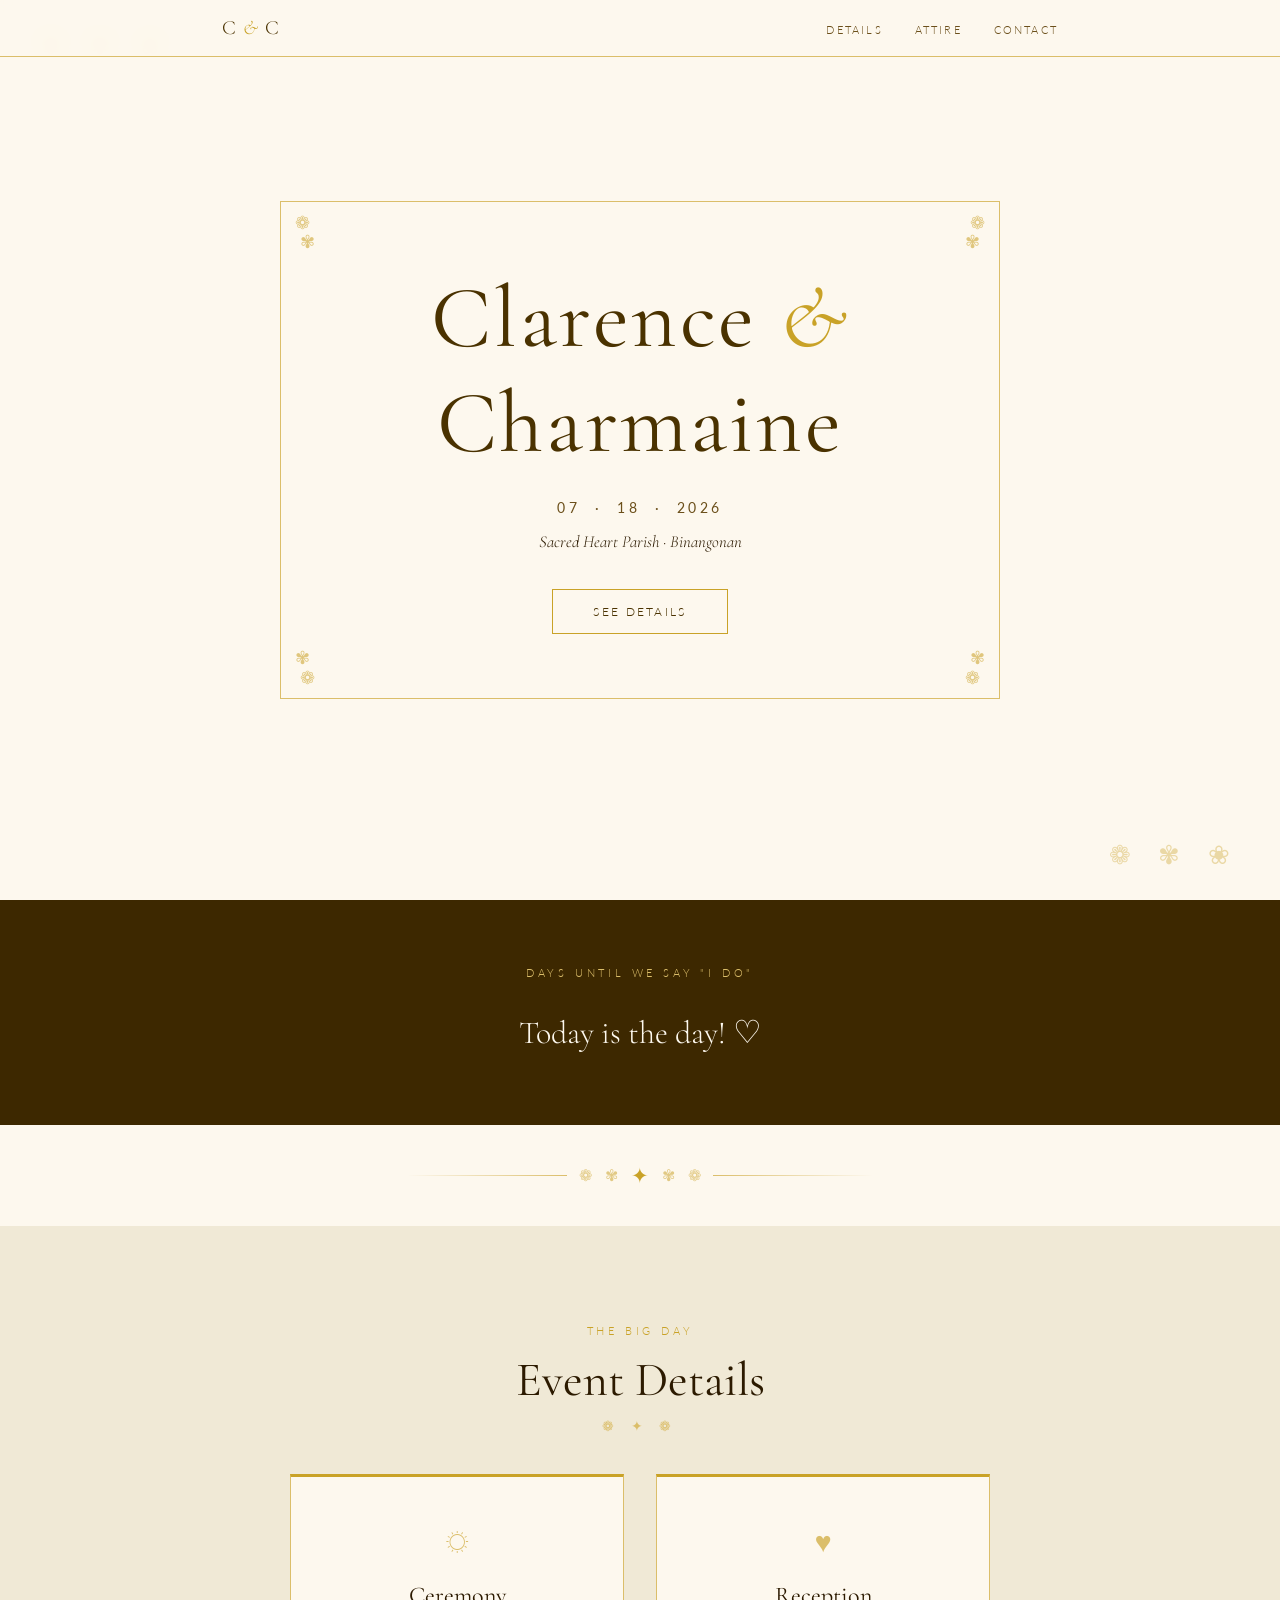
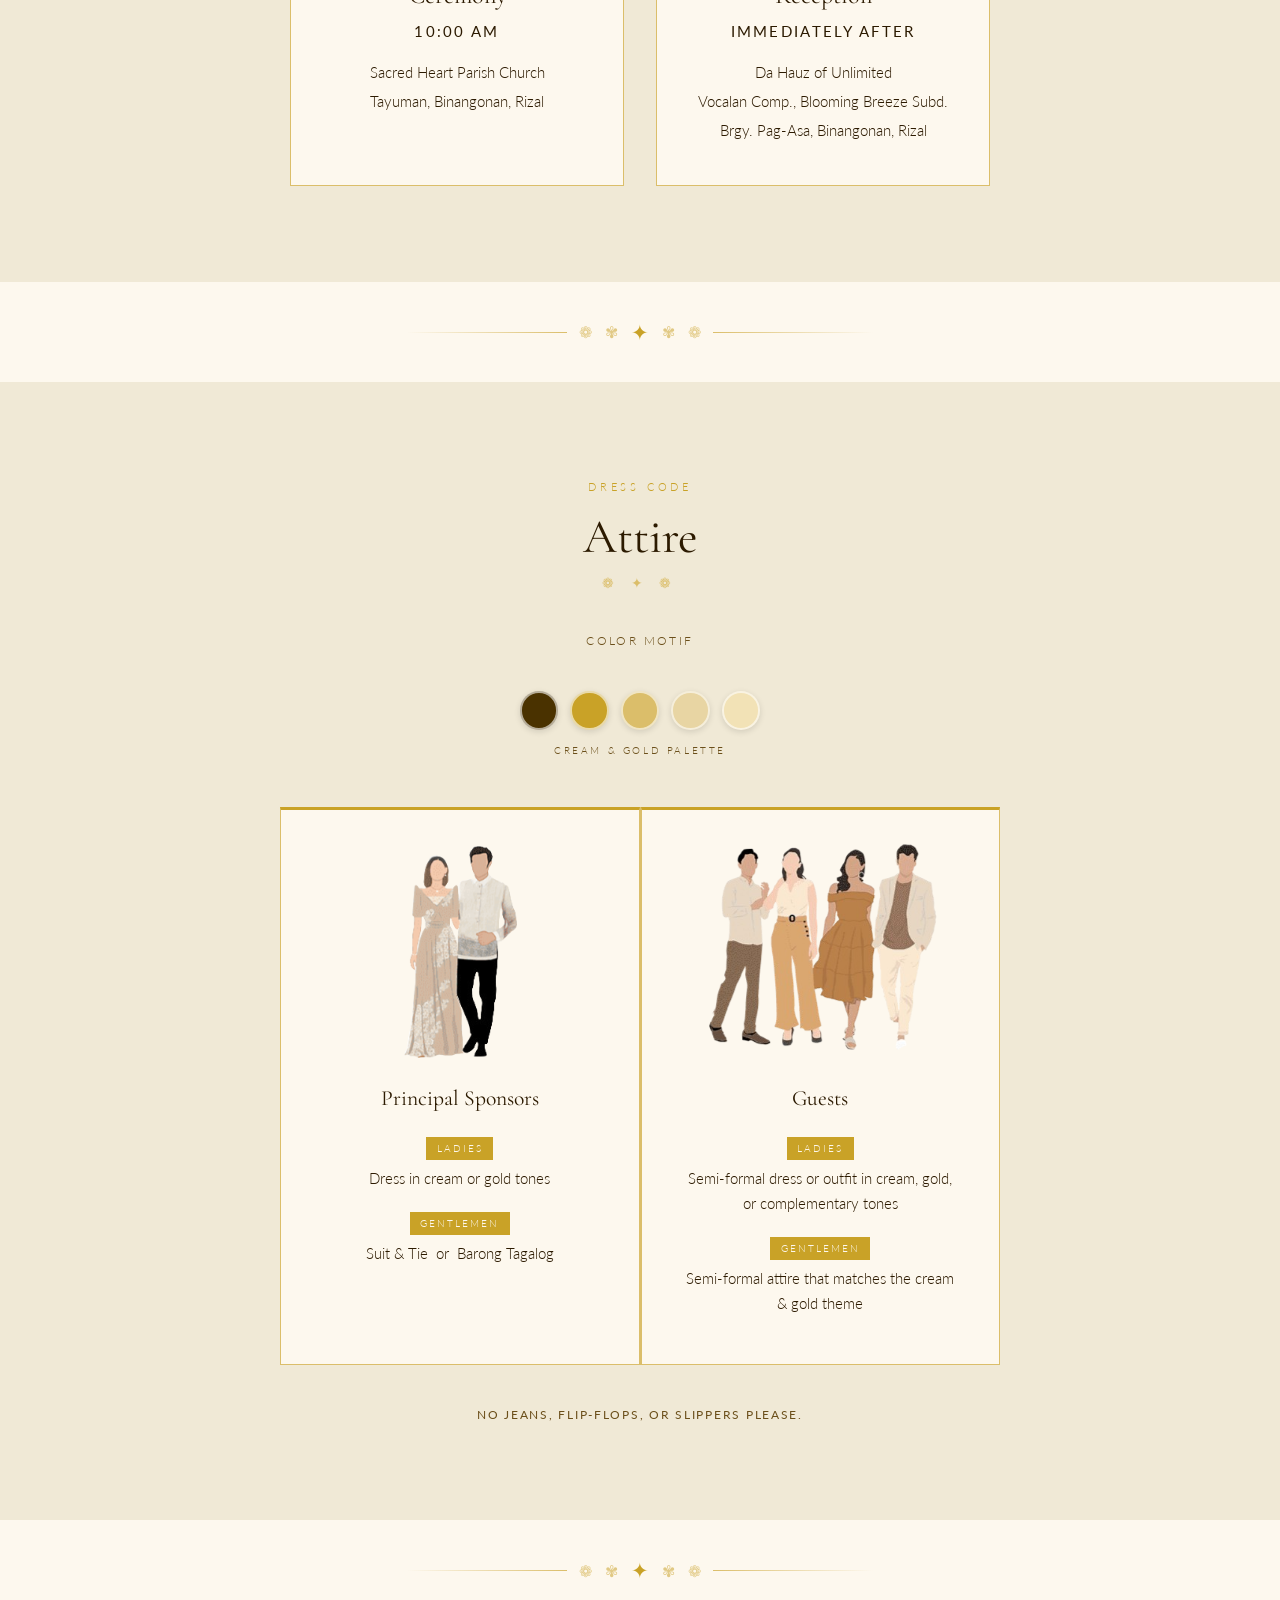
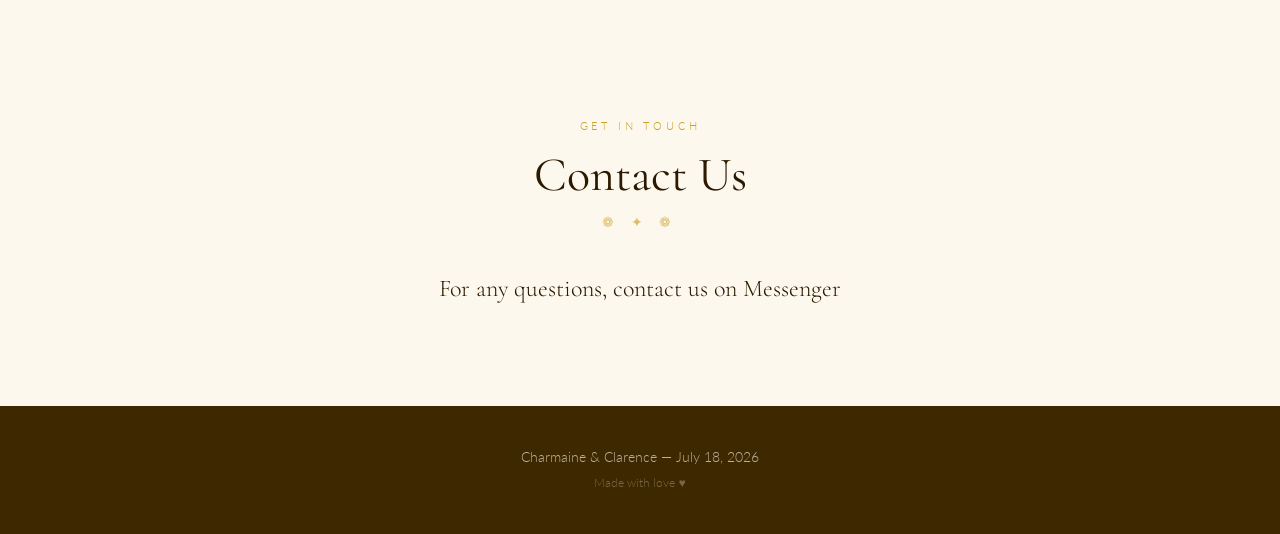
==== commit dd76d0f6: "Update index.html" ====
--- a/index.html
+++ b/index.html
@@ -3,7 +3,7 @@
 <head>
   <meta charset="UTF-8" />
   <meta name="viewport" content="width=device-width, initial-scale=1.0" />
-  <title>Charmaine & Clarence — We're Getting Married!</title>
+  <title>Clarence & Charmaine — We're Getting Married!</title>
   <link rel="preconnect" href="https://fonts.googleapis.com" />
   <link rel="preconnect" href="https://fonts.gstatic.com" crossorigin />
   <link href="https://fonts.googleapis.com/css2?family=Cormorant+Garamond:ital,wght@0,300;0,400;1,300;1,400&family=Lato:wght@300;400&display=swap" rel="stylesheet" />
@@ -31,7 +31,7 @@
       <span class="hc hc-tr"></span>
       <span class="hc hc-bl"></span>
       <span class="hc hc-br"></span>
-      <h1>Charmaine <span>&amp;</span> Clarence</h1>
+      <h1>Clarence <span>&amp;</span> Charmaine</h1>
       <p class="hero-date">07 &nbsp;&middot;&nbsp; 18 &nbsp;&middot;&nbsp; 2026</p>
       <p class="hero-venue">Sacred Heart Parish &middot; Binangonan</p>
       <div class="hero-btns">
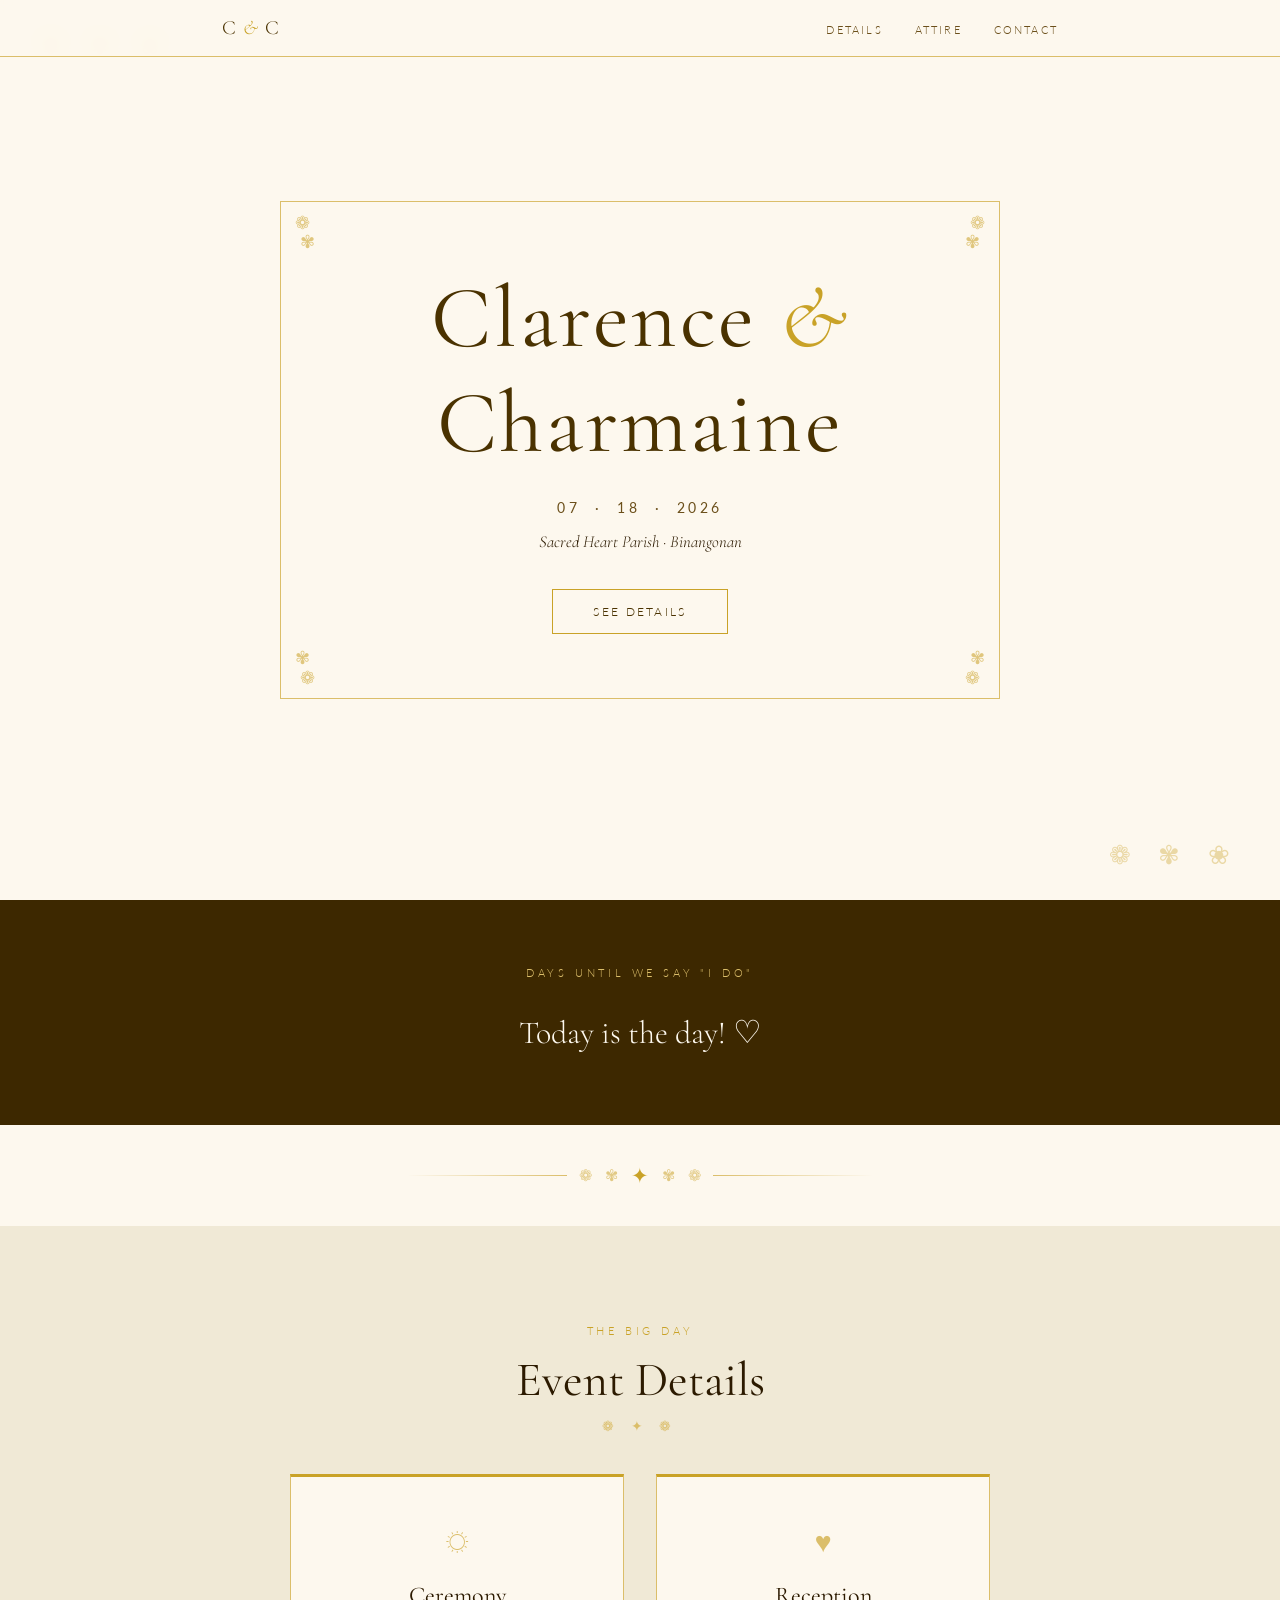
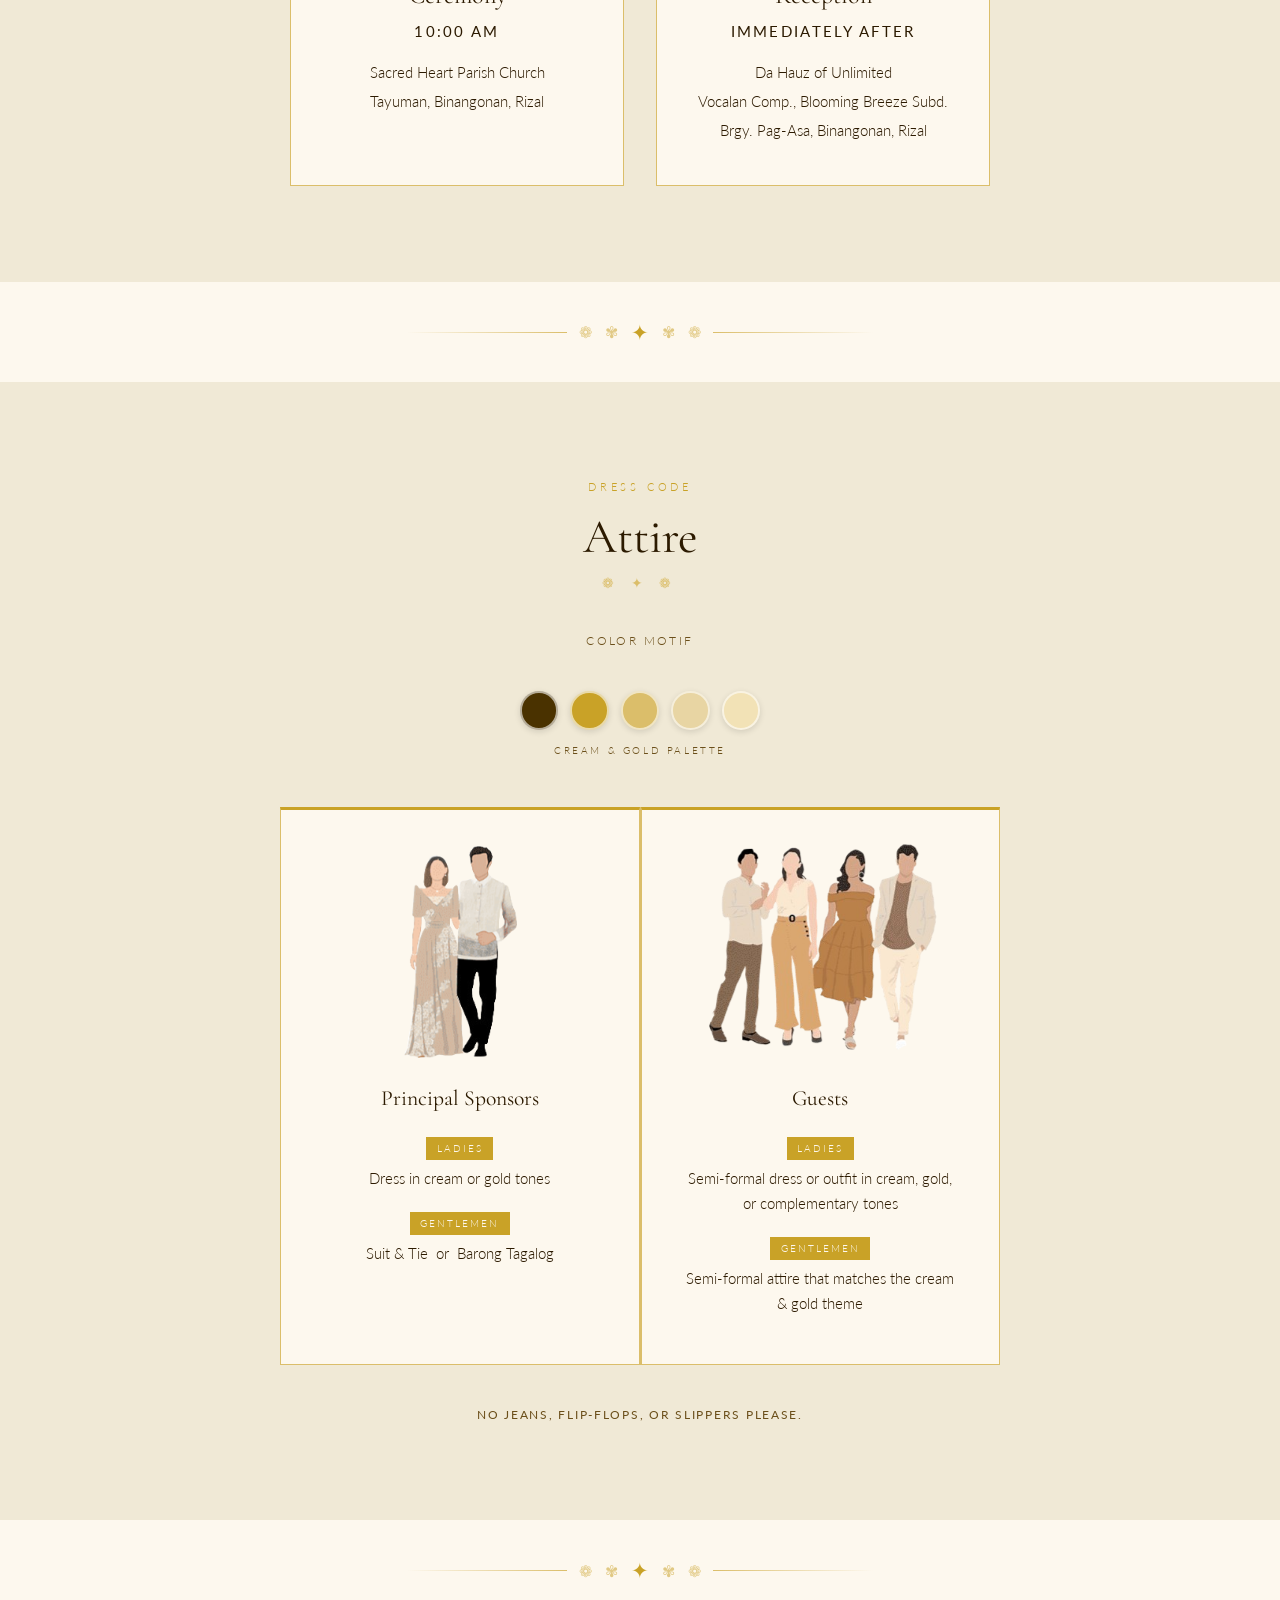
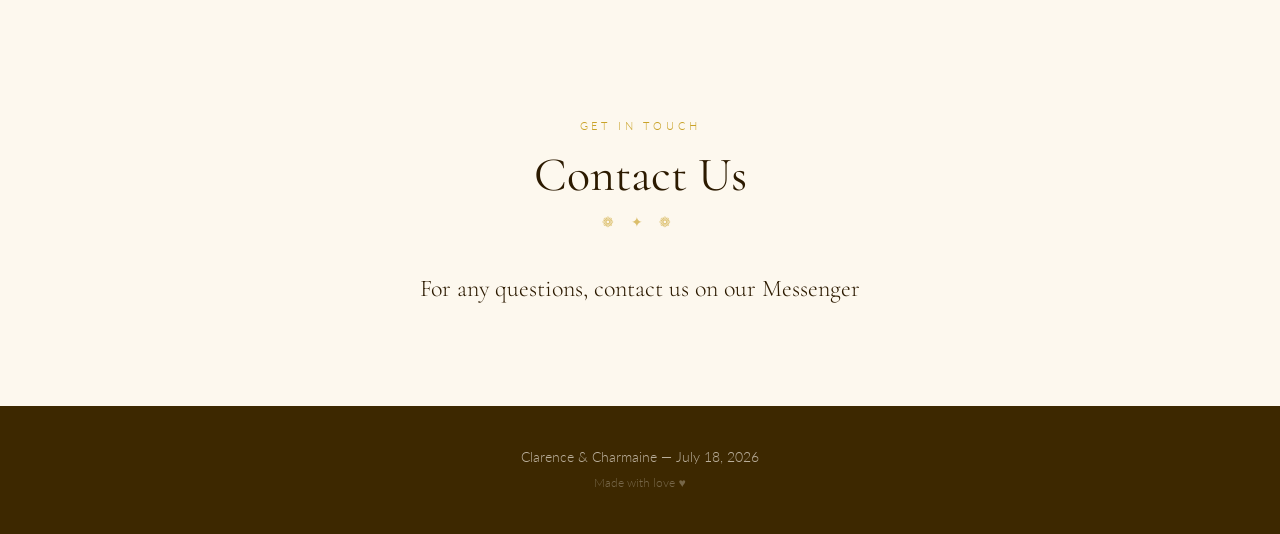
==== commit bcf60cbc: "Update index.html" ====
--- a/index.html
+++ b/index.html
@@ -142,13 +142,13 @@
     <p class="section-label">Get in Touch</p>
     <h2>Contact Us</h2>
     <div class="contact-numbers">
-      <p>For any questions, contact us on Messenger</p>
+      <p>For any questions, contact us on our Messenger</p>
     </div>
   </section>
 
   <!-- Footer -->
   <footer>
-    <p>Charmaine &amp; Clarence &mdash; July 18, 2026</p>
+    <p>Clarence &amp; Charmaine &mdash; July 18, 2026</p>
     <p class="footer-sub">Made with love &hearts;</p>
   </footer>
 
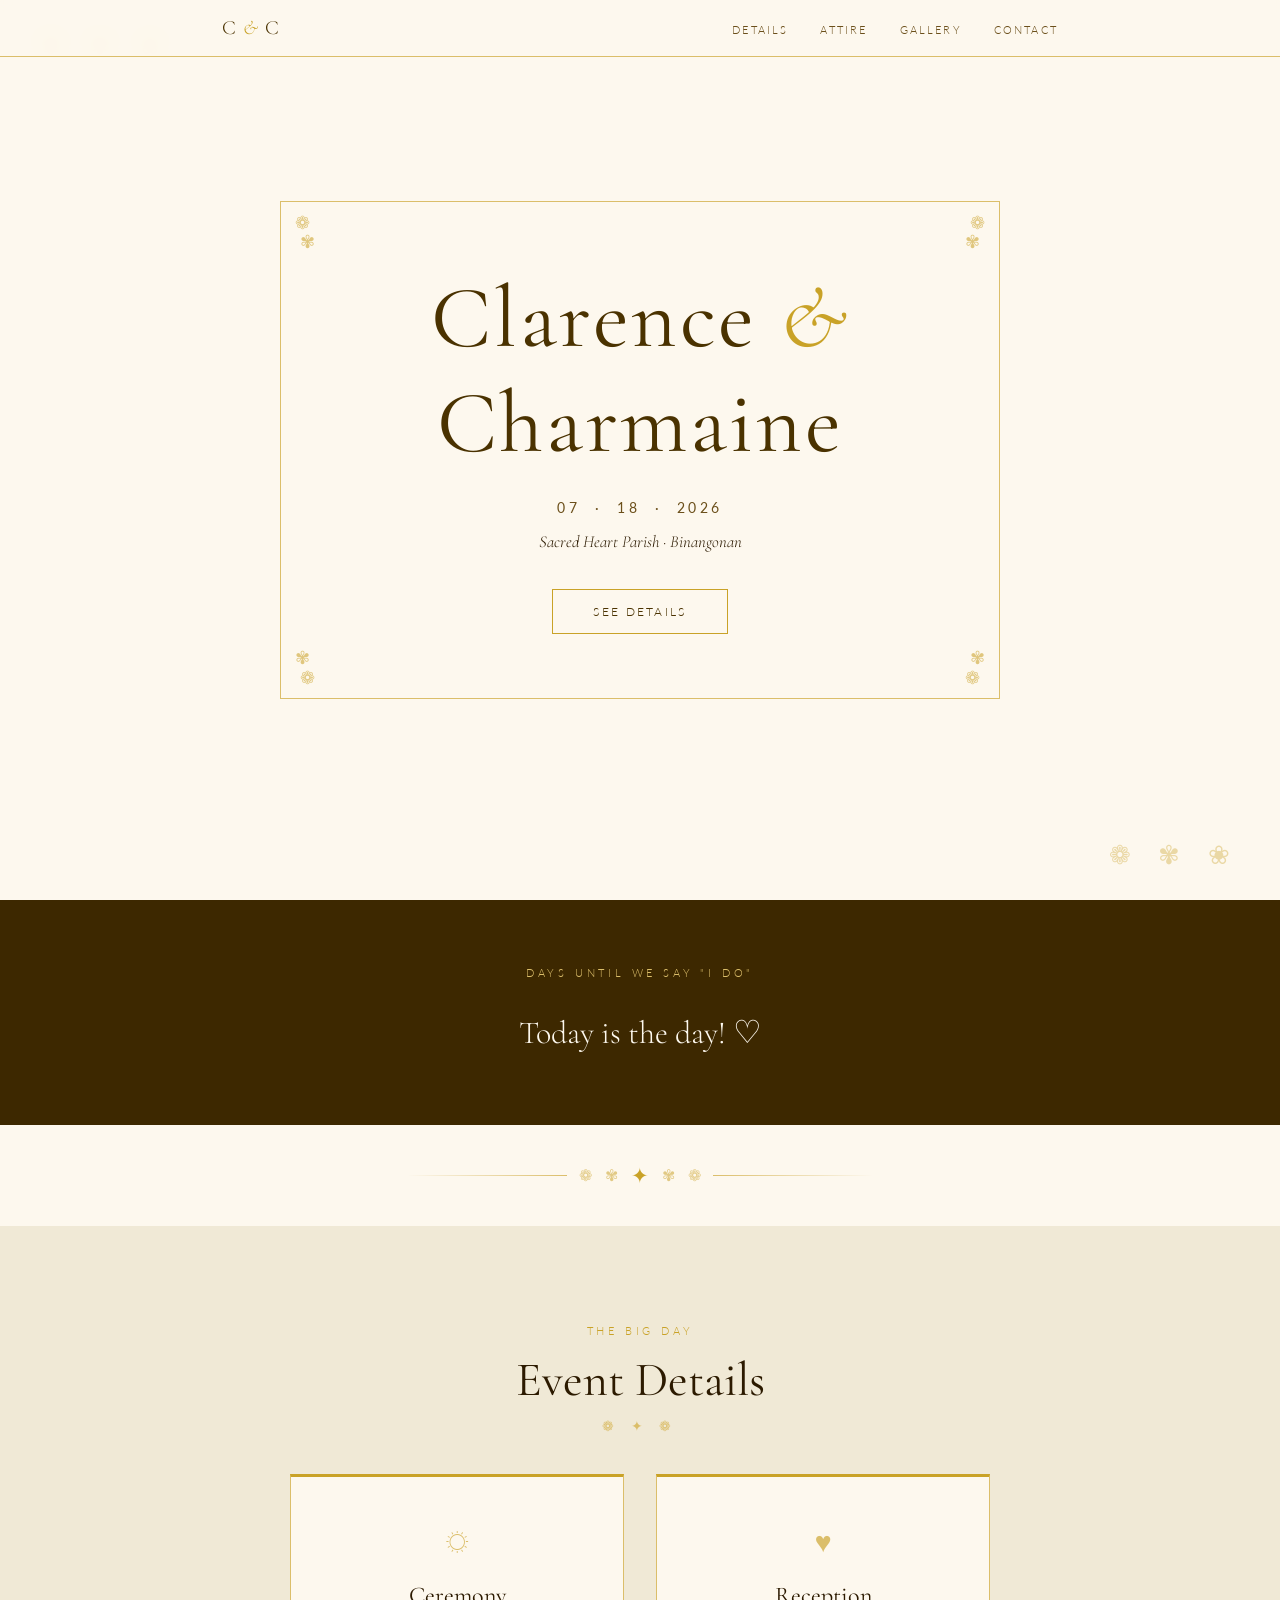
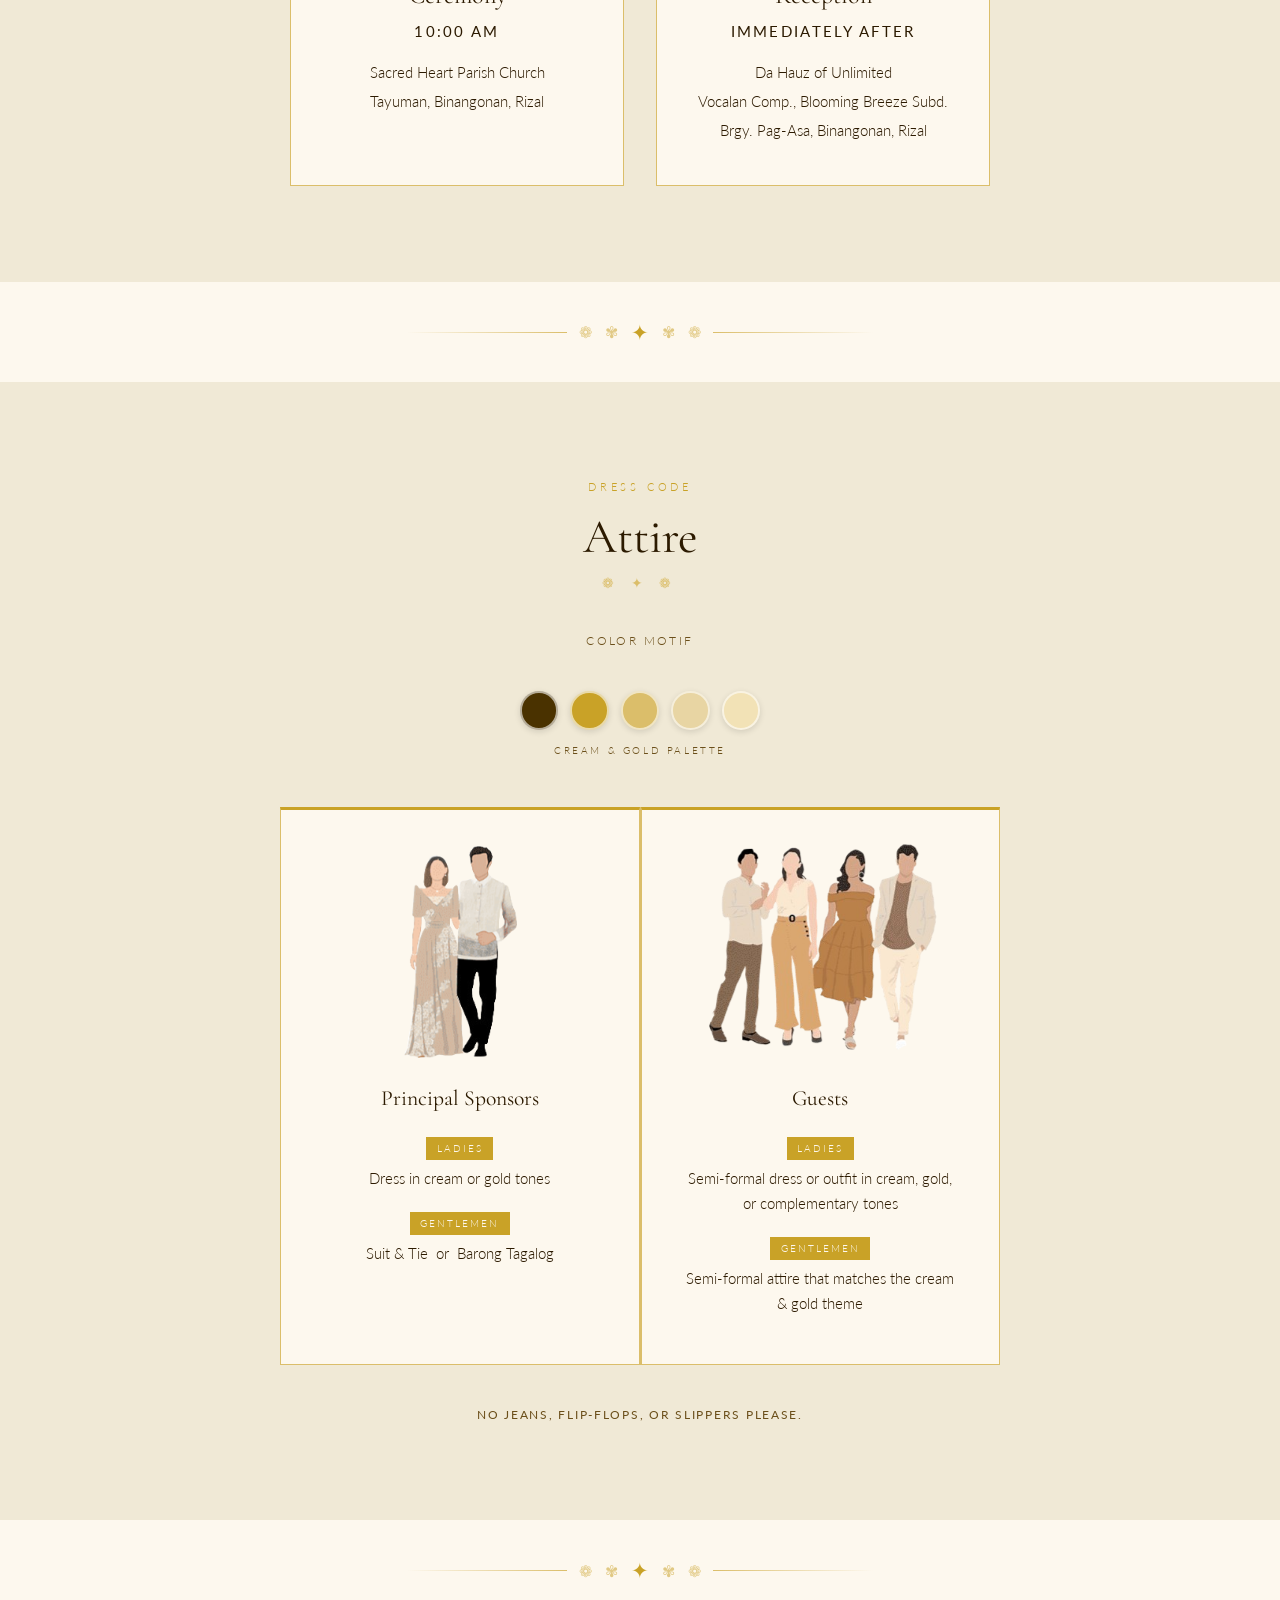
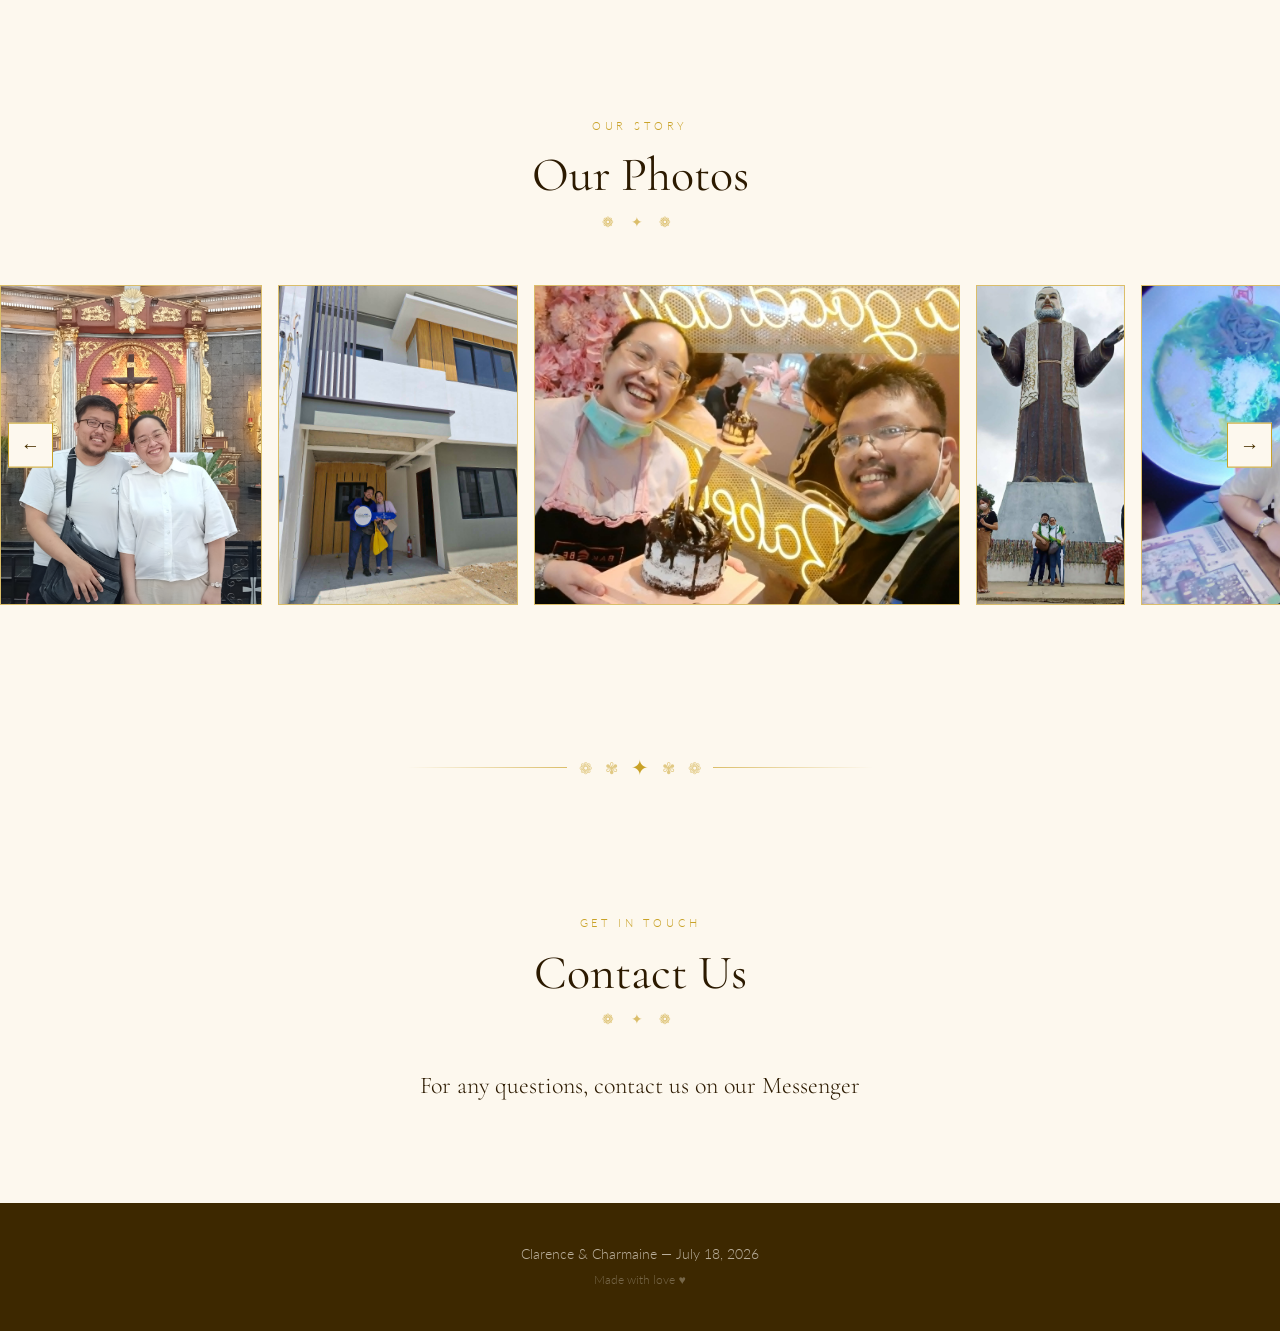
==== commit d79bbbce: "Add horizontal photo gallery strip with arrow navigation Adds an Our Photos section with all 17 imag" ====
--- a/index.html
+++ b/index.html
@@ -19,6 +19,7 @@
       <ul class="nav-links" id="nav-links">
         <li><a href="#details">Details</a></li>
         <li><a href="#attire">Attire</a></li>
+        <li><a href="#gallery">Gallery</a></li>
         <li><a href="#contact">Contact</a></li>
       </ul>
     </div>
@@ -137,6 +138,38 @@
   <!-- Ornament -->
   <div class="divider-ornament"><span>❁</span><span>✾</span><span>✦</span><span>✾</span><span>❁</span></div>
 
+  <!-- Gallery -->
+  <section class="gallery" id="gallery">
+    <p class="section-label">Our Story</p>
+    <h2>Our Photos</h2>
+    <div class="gallery-strip-wrapper">
+      <button class="gallery-arrow gallery-arrow-left" id="gallery-prev" aria-label="Previous photos">&#8592;</button>
+      <div class="gallery-strip" id="gallery-strip">
+        <img src="1.jpg" alt="Photo 1" loading="lazy" />
+        <img src="2.jpg" alt="Photo 2" loading="lazy" />
+        <img src="3.jpg" alt="Photo 3" loading="lazy" />
+        <img src="4.jpg" alt="Photo 4" loading="lazy" />
+        <img src="5.jpg" alt="Photo 5" loading="lazy" />
+        <img src="6.jpg" alt="Photo 6" loading="lazy" />
+        <img src="7.jpg" alt="Photo 7" loading="lazy" />
+        <img src="8.jpg" alt="Photo 8" loading="lazy" />
+        <img src="9.jpg" alt="Photo 9" loading="lazy" />
+        <img src="10.jpg" alt="Photo 10" loading="lazy" />
+        <img src="11.jpg" alt="Photo 11" loading="lazy" />
+        <img src="12.jpg" alt="Photo 12" loading="lazy" />
+        <img src="13.jpg" alt="Photo 13" loading="lazy" />
+        <img src="14.jpg" alt="Photo 14" loading="lazy" />
+        <img src="15.jpg" alt="Photo 15" loading="lazy" />
+        <img src="16.jpg" alt="Photo 16" loading="lazy" />
+        <img src="17.jpg" alt="Photo 17" loading="lazy" />
+      </div>
+      <button class="gallery-arrow gallery-arrow-right" id="gallery-next" aria-label="Next photos">&#8594;</button>
+    </div>
+  </section>
+
+  <!-- Ornament -->
+  <div class="divider-ornament"><span>❁</span><span>✾</span><span>✦</span><span>✾</span><span>❁</span></div>
+
   <!-- Contact -->
   <section class="contact" id="contact">
     <p class="section-label">Get in Touch</p>
--- a/style.css
+++ b/style.css
@@ -512,6 +512,101 @@
   text-transform: uppercase;
   color: var(--text-soft);
   font-weight: 400;
+}
+
+/* === Gallery === */
+.gallery {
+  padding: 6rem 0;
+  background: var(--cream);
+  text-align: center;
+  overflow: hidden;
+}
+
+.gallery .section-label { margin-bottom: 0.75rem; }
+
+.gallery h2 {
+  font-size: clamp(2rem, 4vw, 3rem);
+  color: var(--text);
+  margin-bottom: 0.6rem;
+}
+
+.gallery h2::after {
+  content: '❁ ✦ ❁';
+  display: block;
+  font-size: 0.85rem;
+  color: var(--gold-light);
+  letter-spacing: 0.5em;
+  margin-top: 0.6rem;
+  margin-bottom: 2.4rem;
+}
+
+.gallery-strip-wrapper {
+  position: relative;
+  display: flex;
+  align-items: center;
+}
+
+.gallery-strip {
+  display: flex;
+  gap: 1rem;
+  overflow-x: auto;
+  scroll-snap-type: x mandatory;
+  -webkit-overflow-scrolling: touch;
+  padding: 1rem 4rem;
+  scrollbar-width: none;
+}
+
+.gallery-strip::-webkit-scrollbar { display: none; }
+
+.gallery-strip img {
+  height: 320px;
+  width: auto;
+  flex-shrink: 0;
+  scroll-snap-align: start;
+  object-fit: cover;
+  border: 1px solid var(--gold-light);
+  display: block;
+  transition: transform 0.3s, box-shadow 0.3s;
+}
+
+.gallery-strip img:hover {
+  transform: scale(1.02);
+  box-shadow: 0 8px 24px rgba(74, 50, 0, 0.15);
+}
+
+.gallery-arrow {
+  position: absolute;
+  top: 50%;
+  transform: translateY(-50%);
+  z-index: 2;
+  background: var(--cream);
+  border: 1px solid var(--gold);
+  color: var(--gold-dark);
+  font-size: 1.2rem;
+  width: 2.8rem;
+  height: 2.8rem;
+  display: flex;
+  align-items: center;
+  justify-content: center;
+  cursor: pointer;
+  transition: background 0.2s, color 0.2s;
+  flex-shrink: 0;
+}
+
+.gallery-arrow:hover {
+  background: var(--gold);
+  color: var(--cream);
+}
+
+.gallery-arrow-left  { left: 0.5rem; }
+.gallery-arrow-right { right: 0.5rem; }
+
+.gallery-arrow.hidden { opacity: 0; pointer-events: none; }
+
+@media (max-width: 600px) {
+  .gallery-strip { padding: 1rem 3rem; }
+  .gallery-strip img { height: 220px; }
+  .gallery-arrow { width: 2.2rem; height: 2.2rem; font-size: 1rem; }
 }
 
 /* === Contact === */
